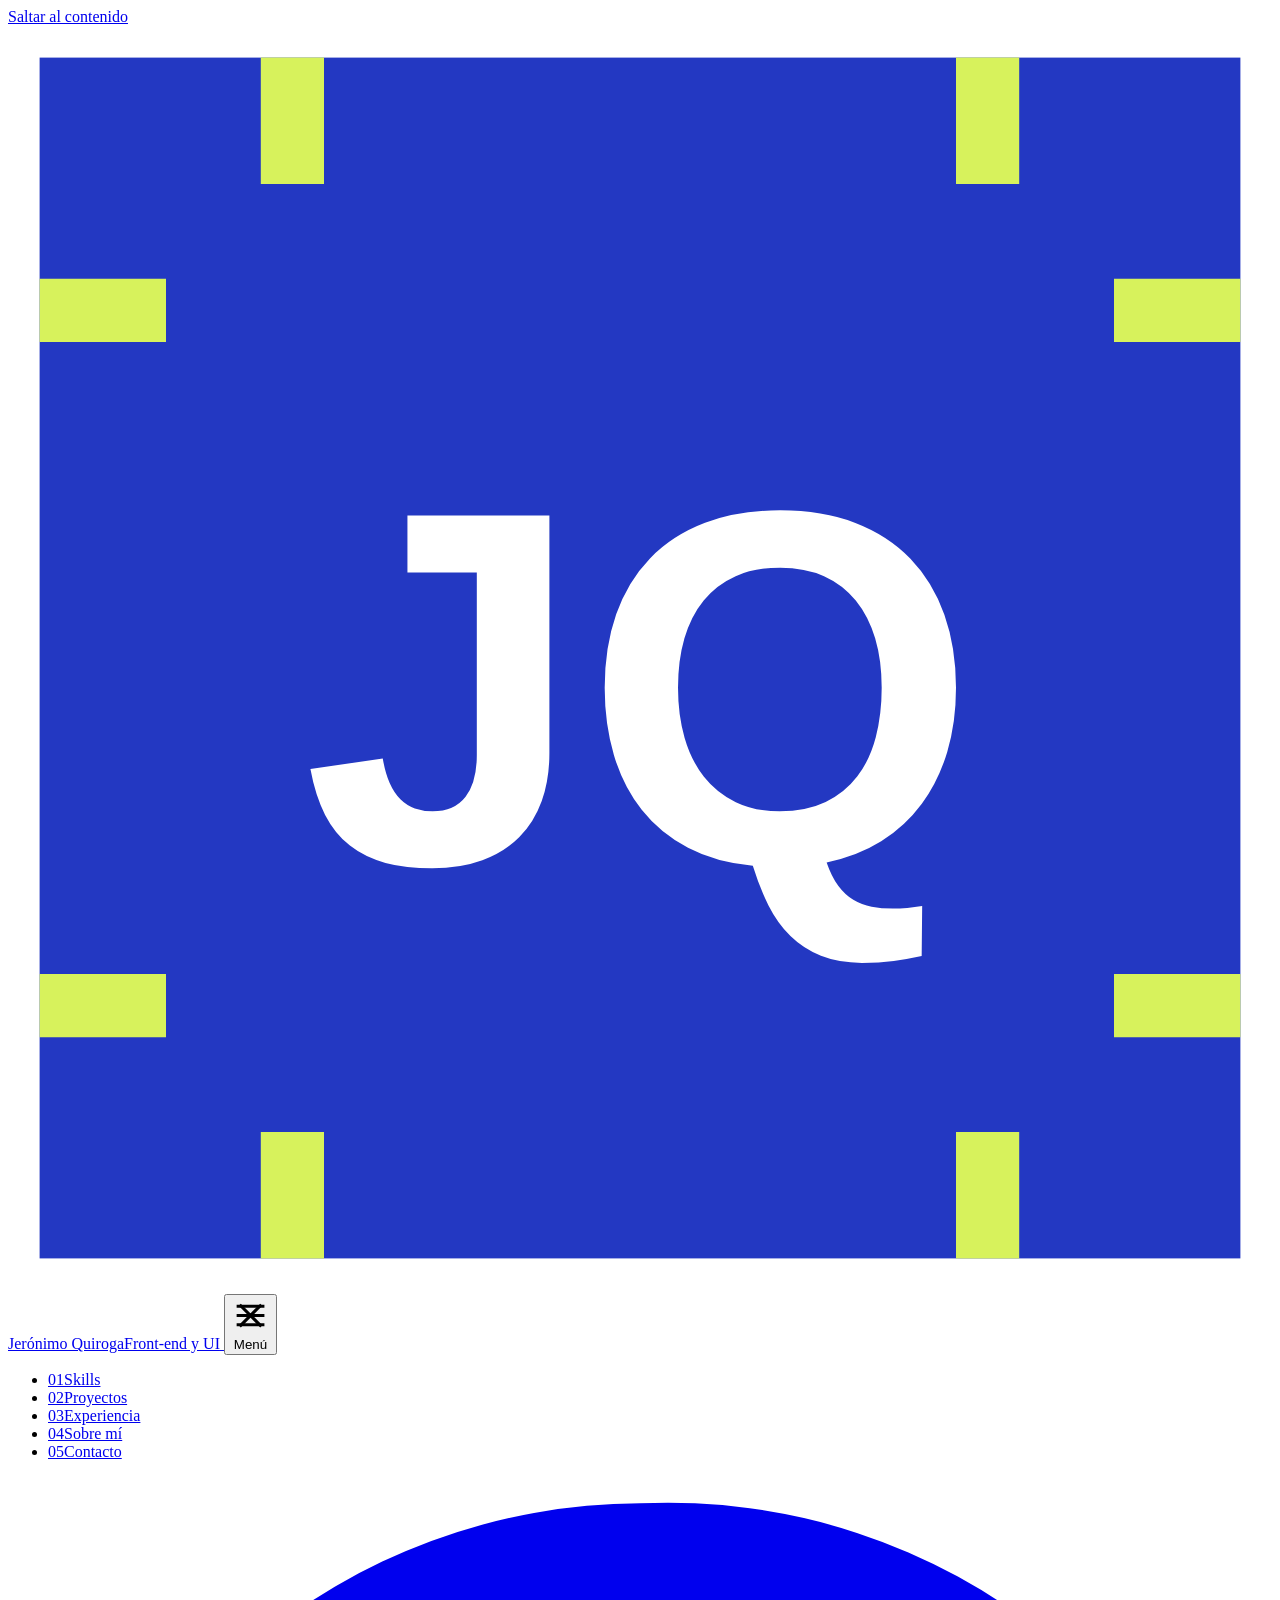
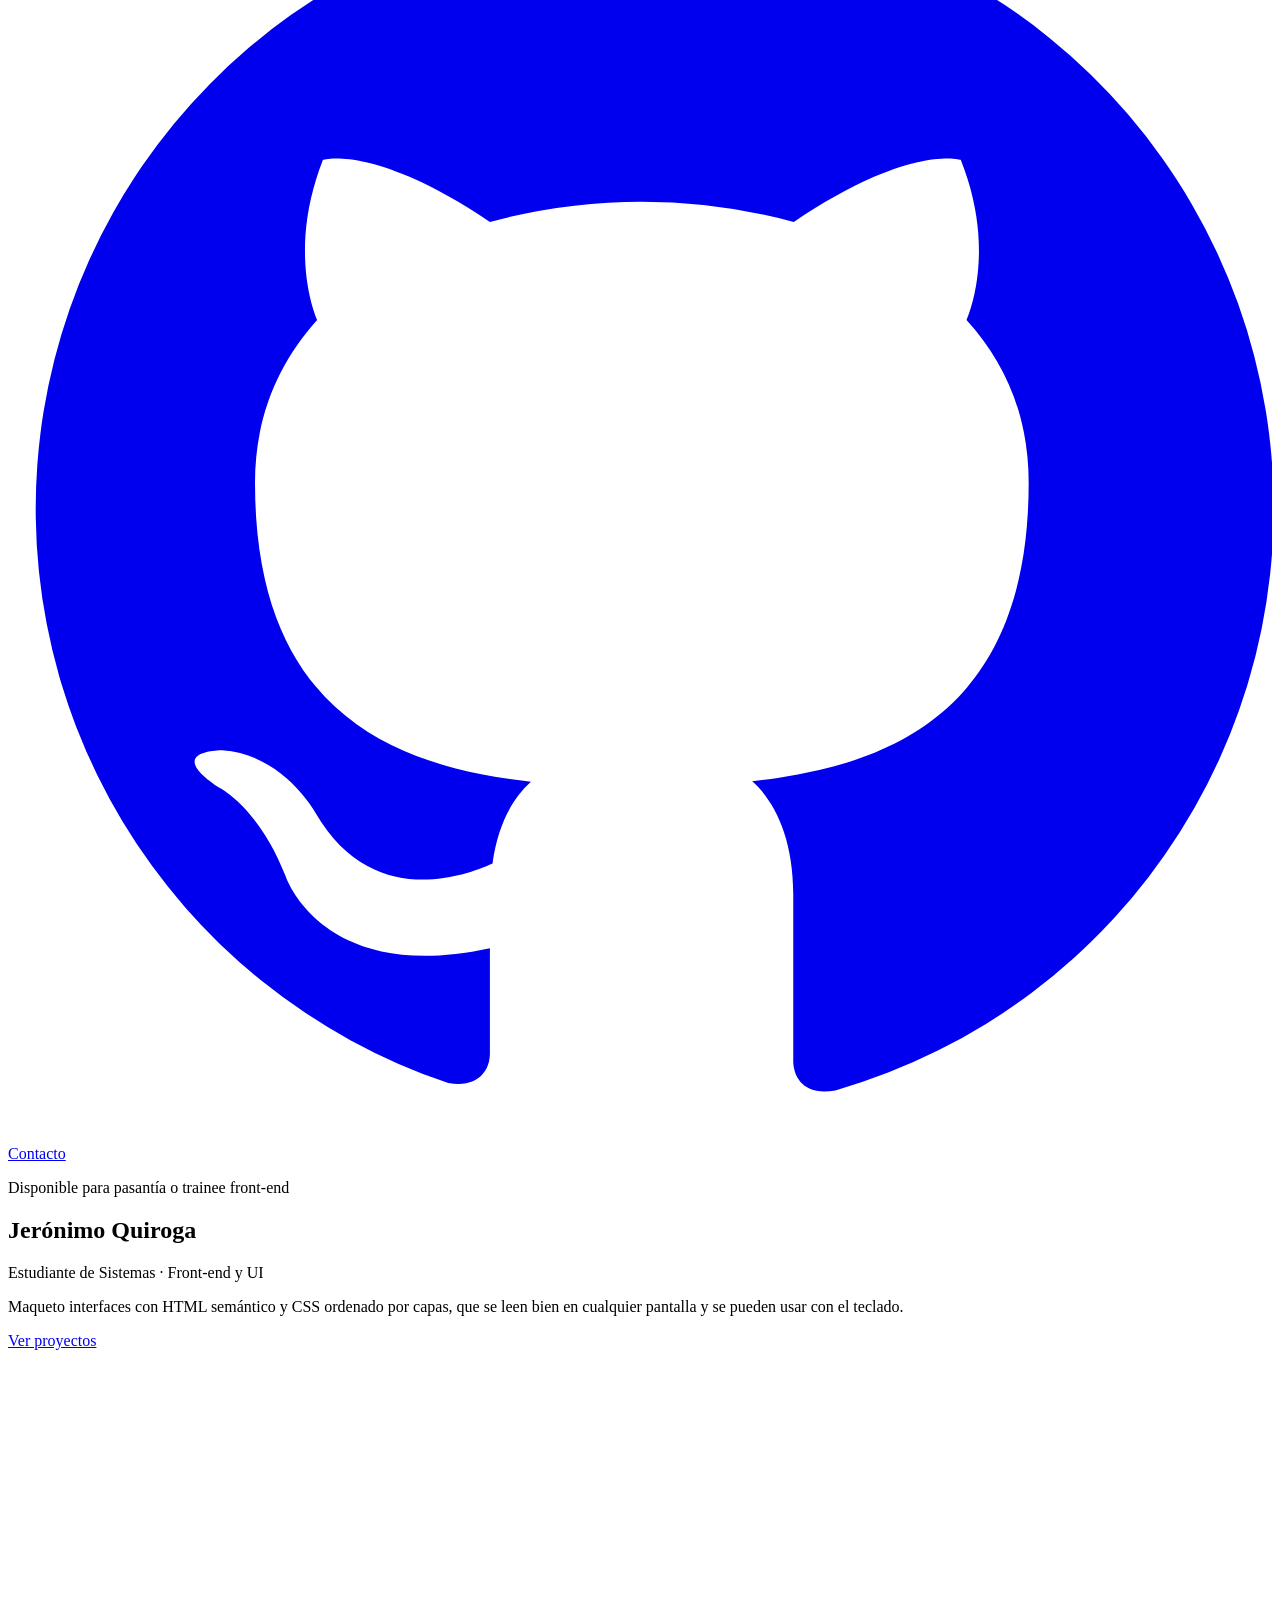
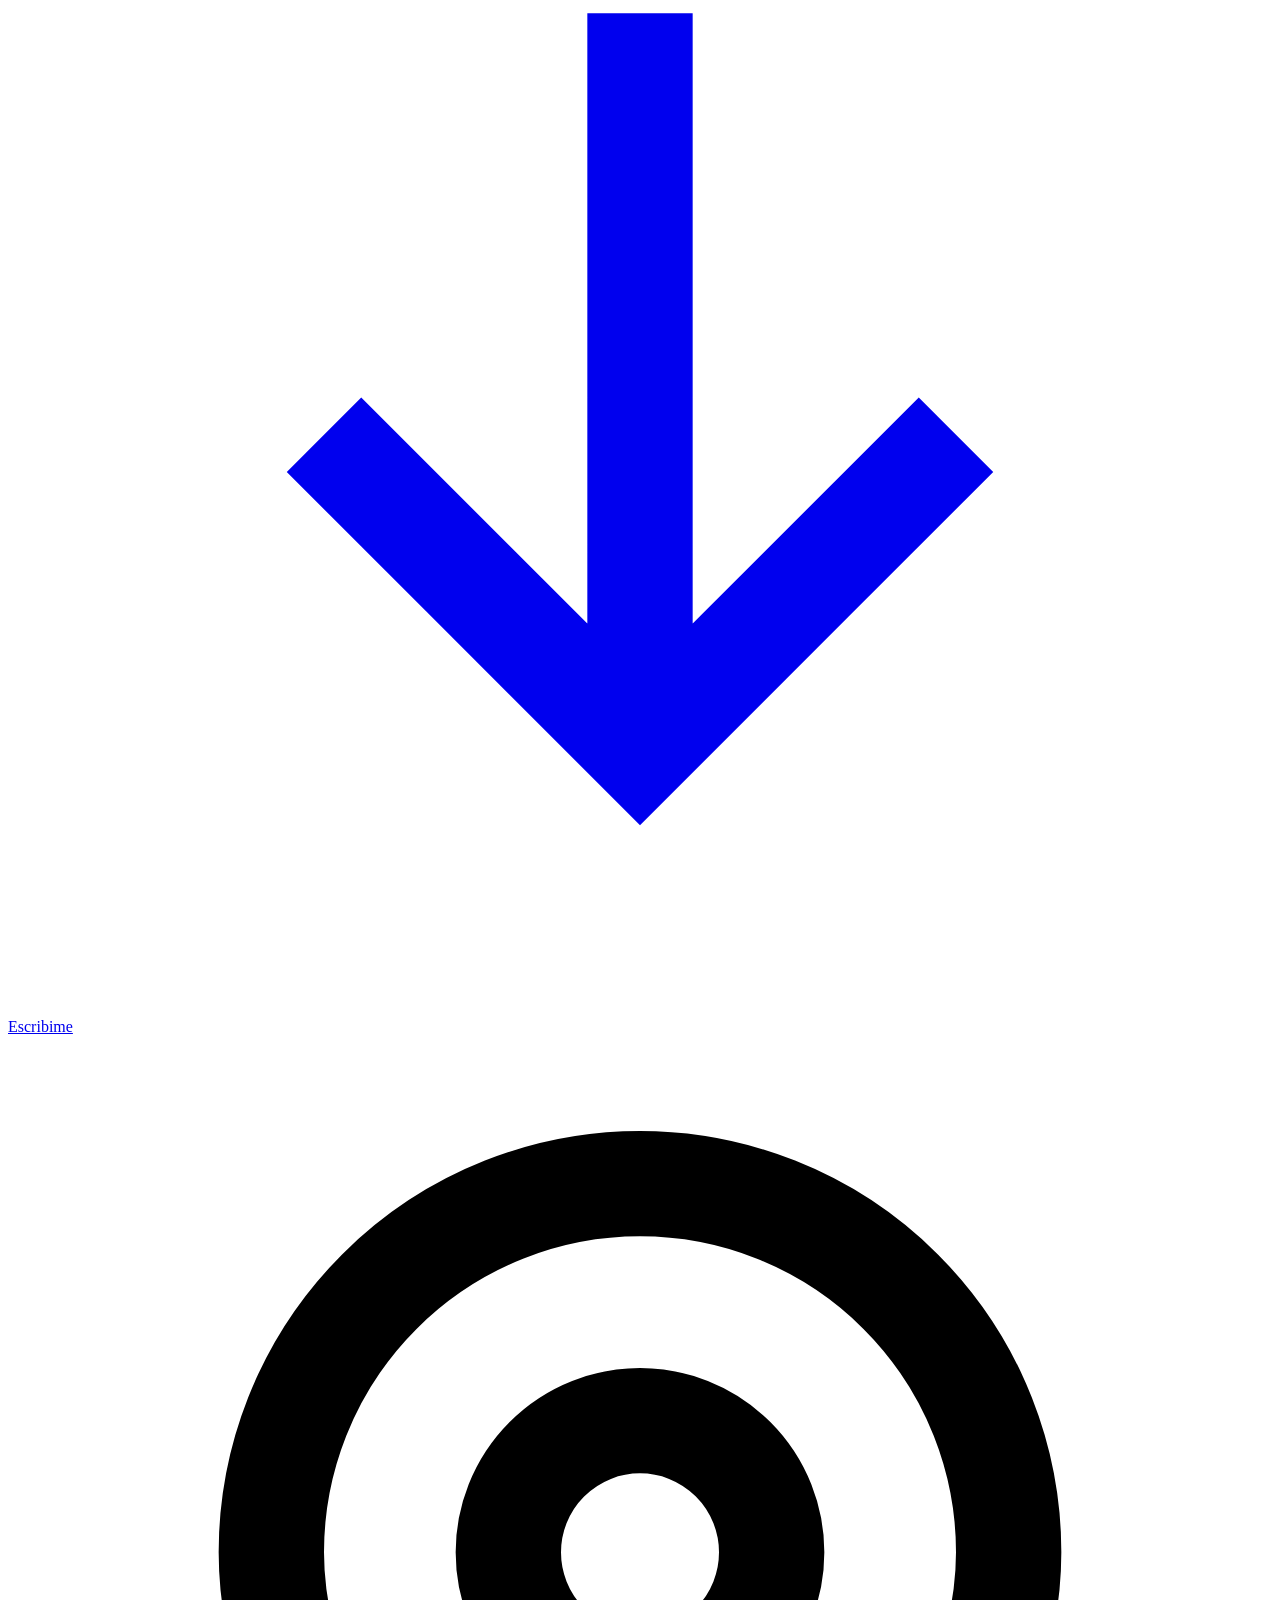
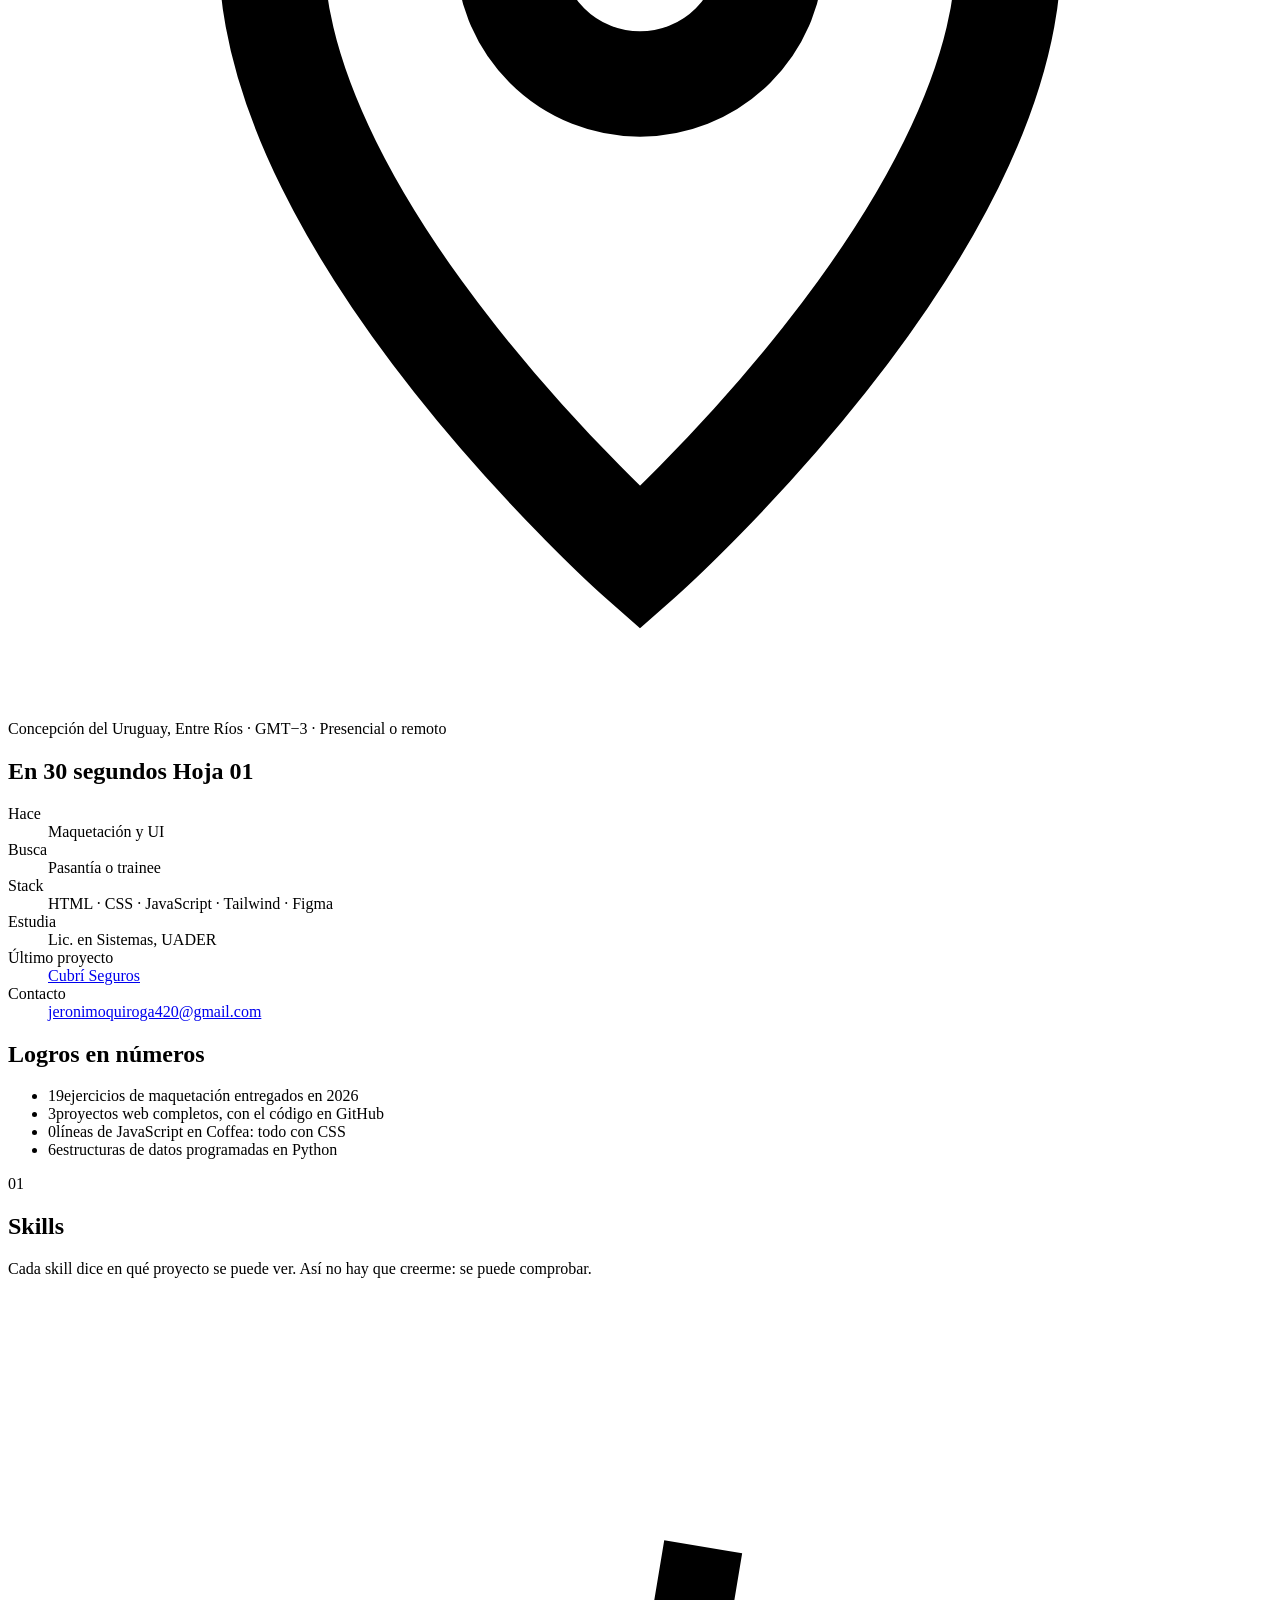
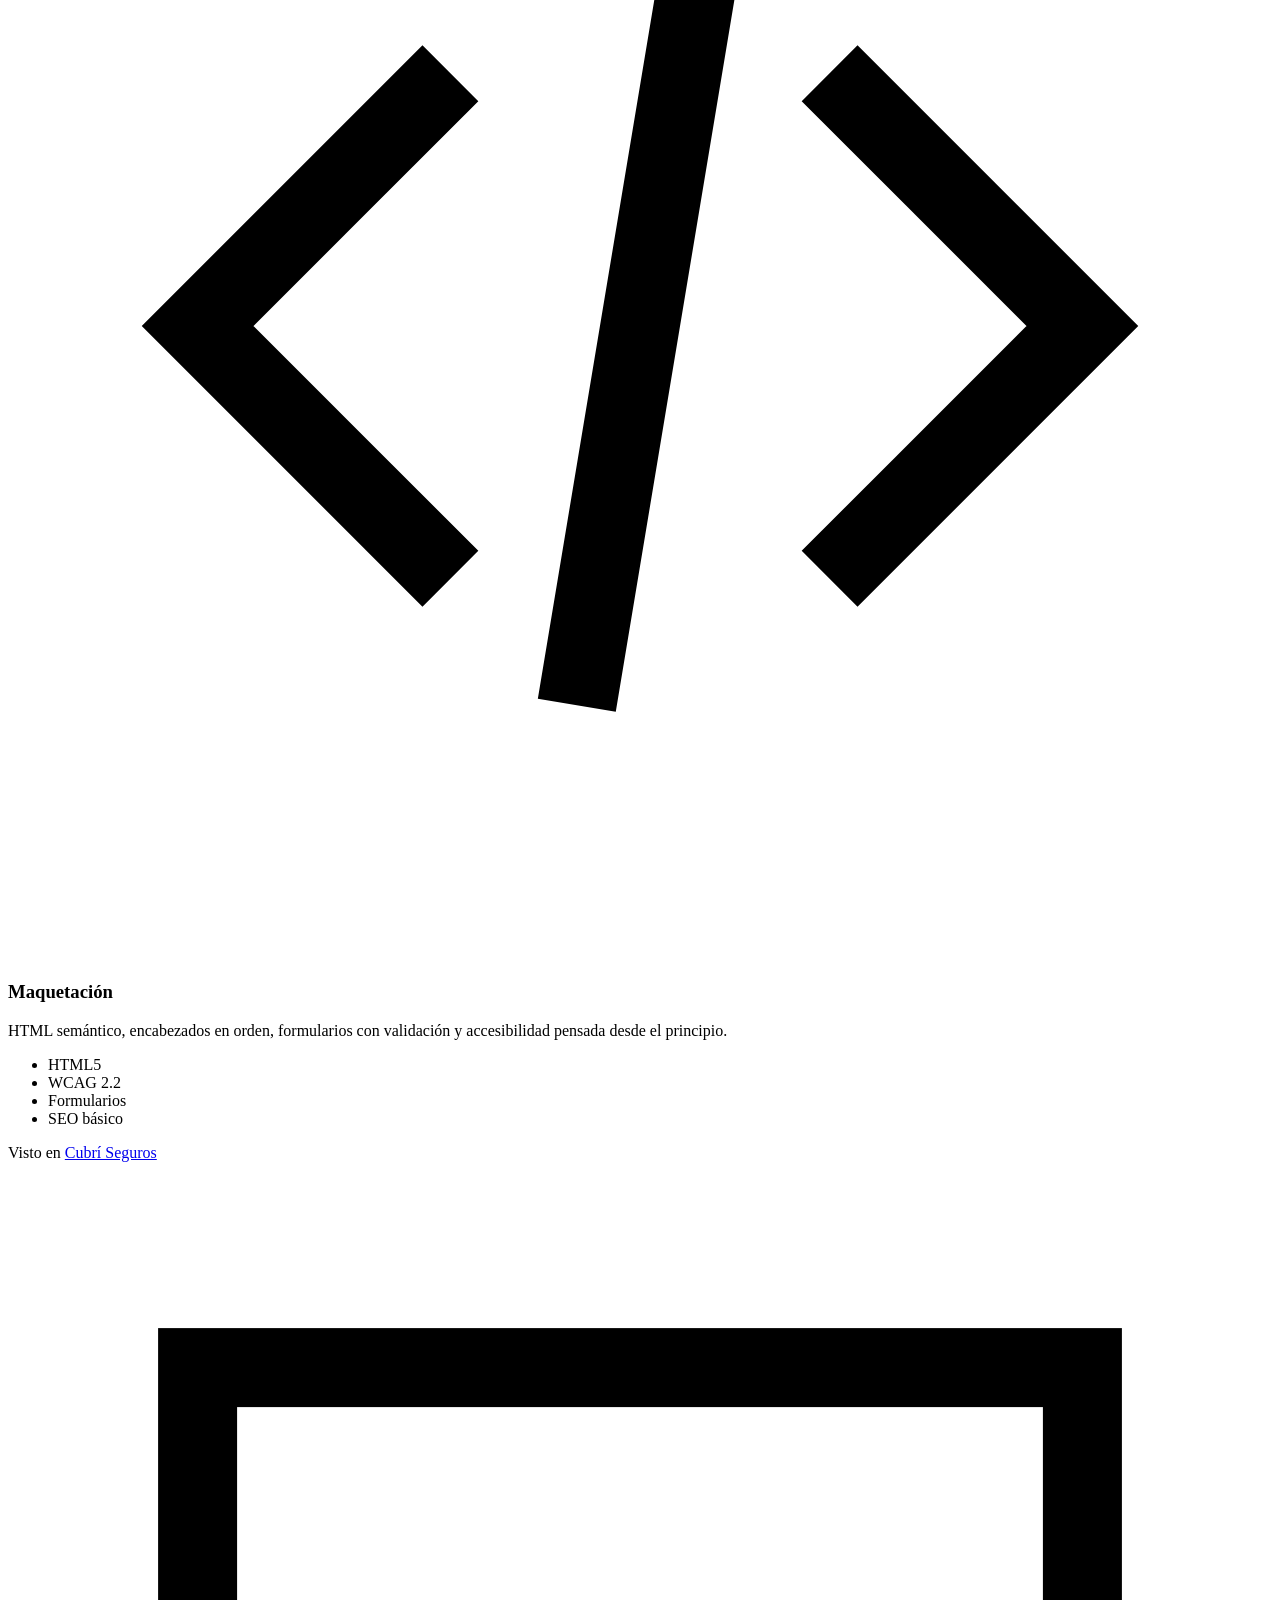
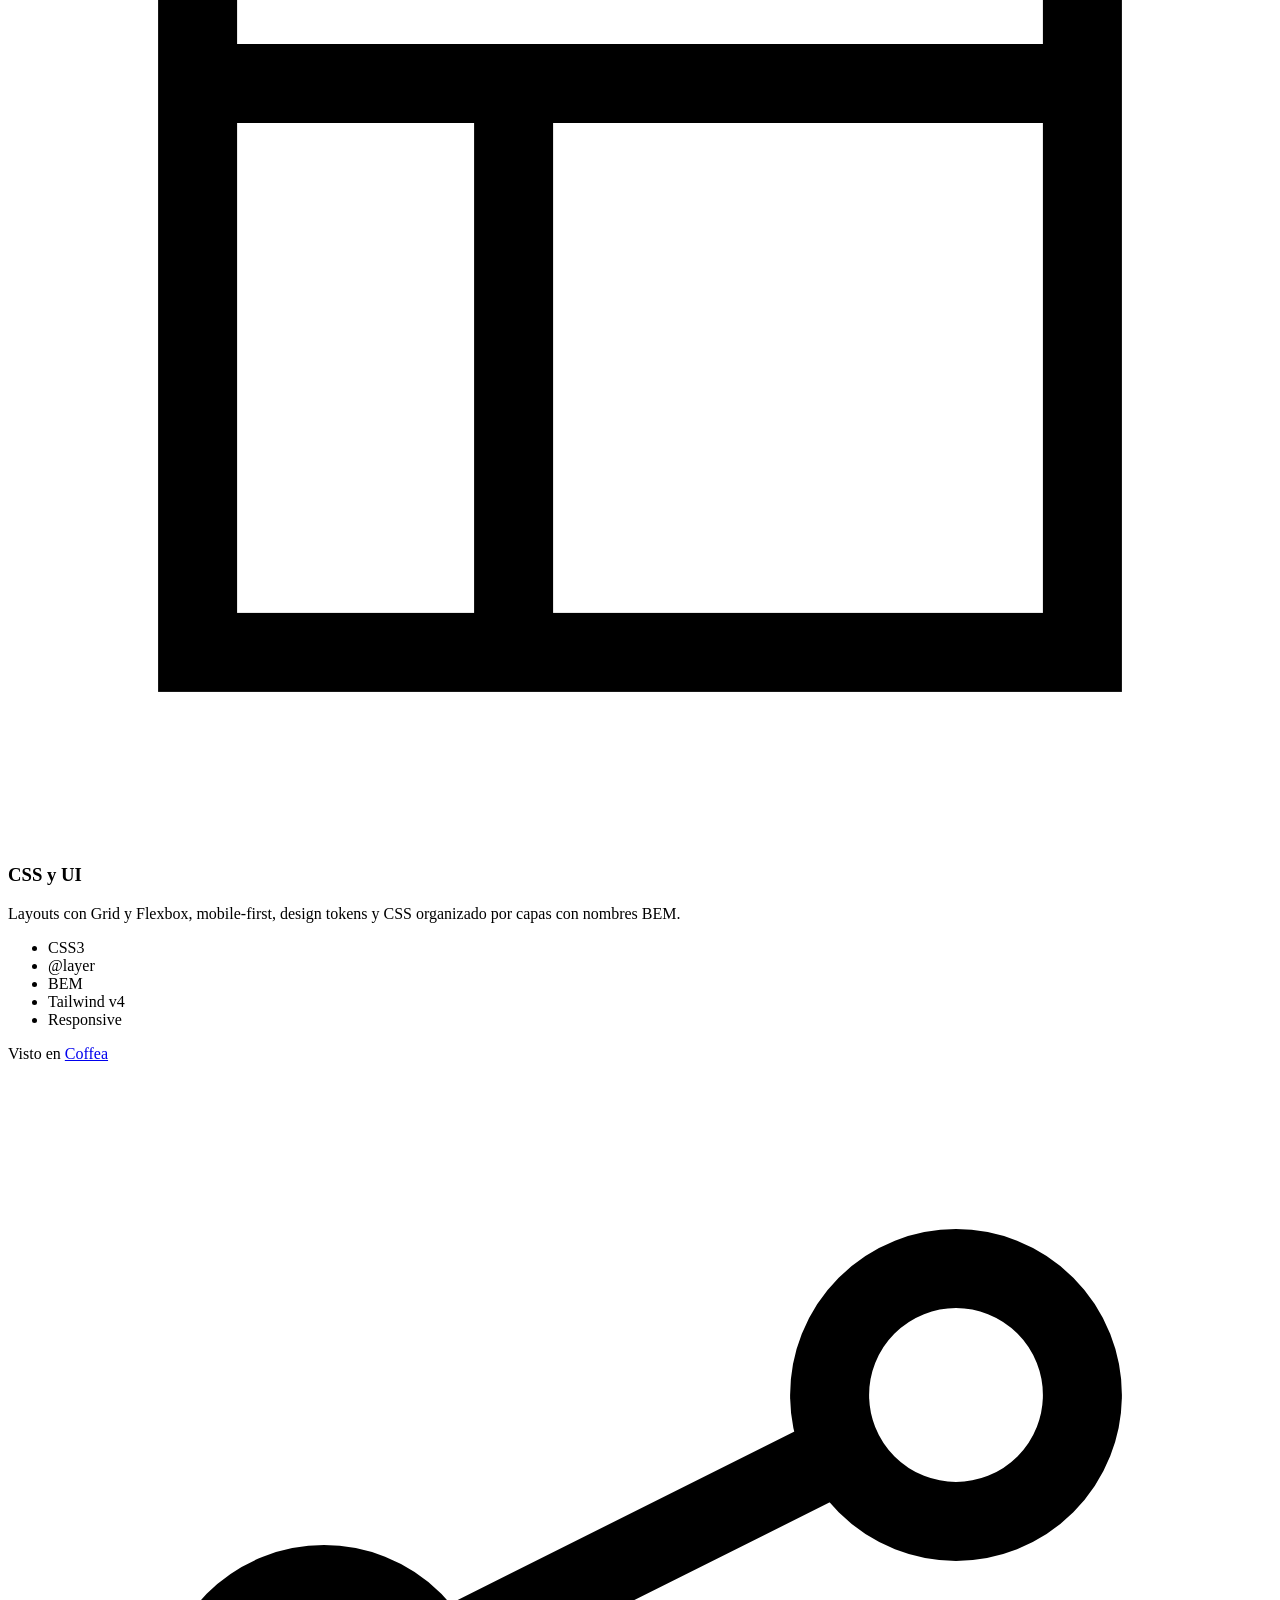
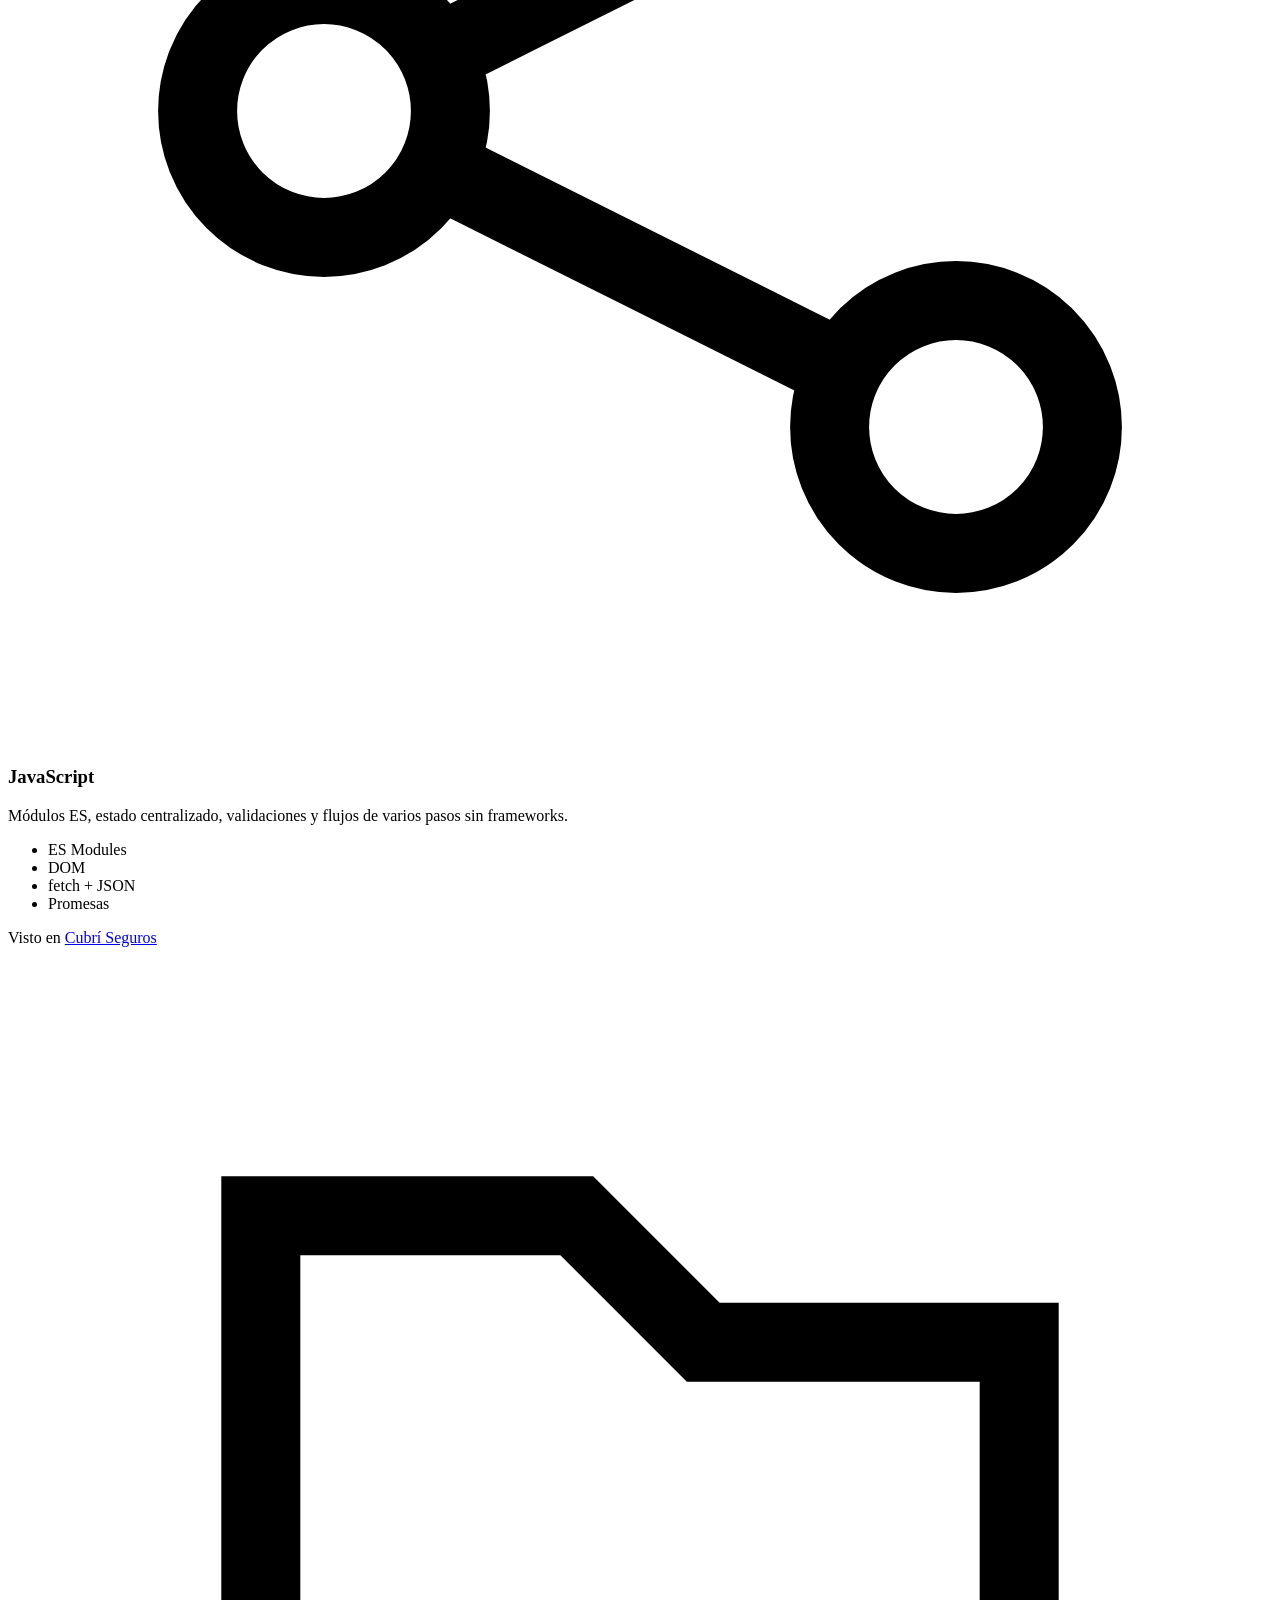
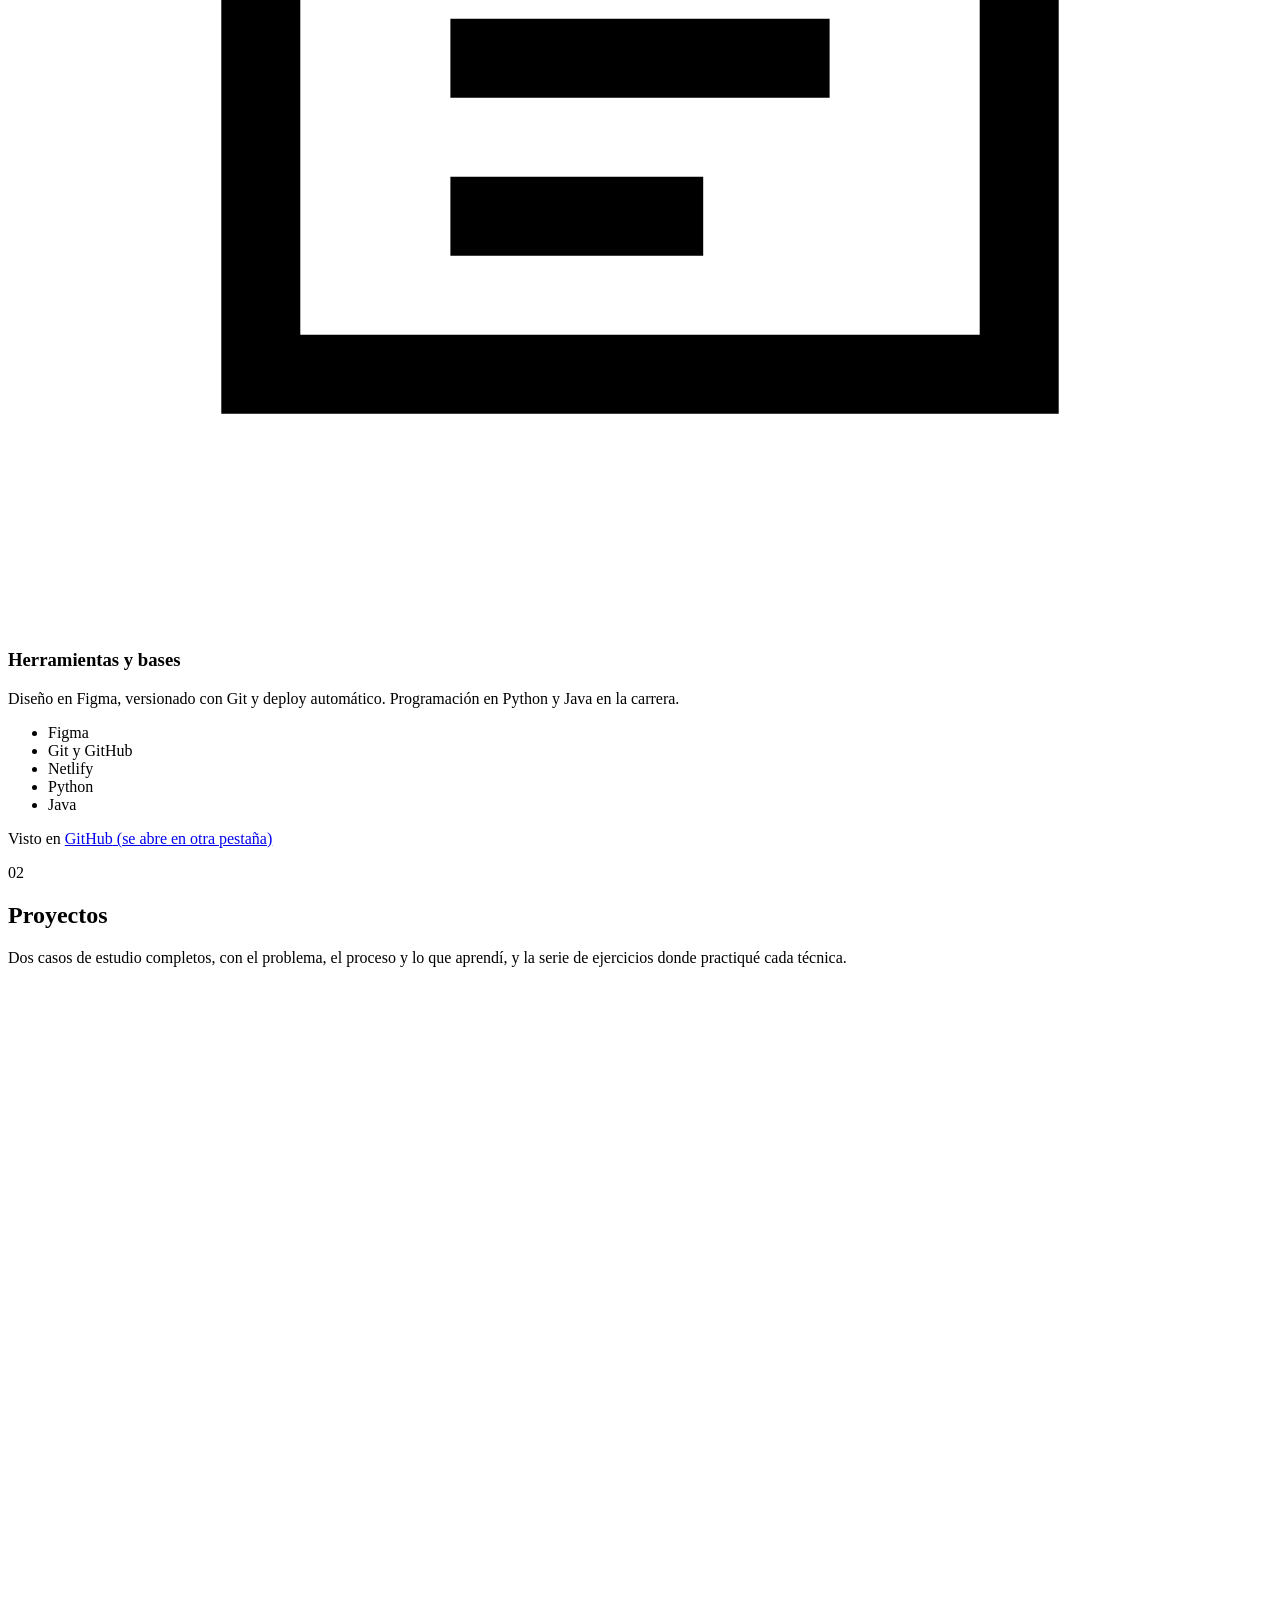
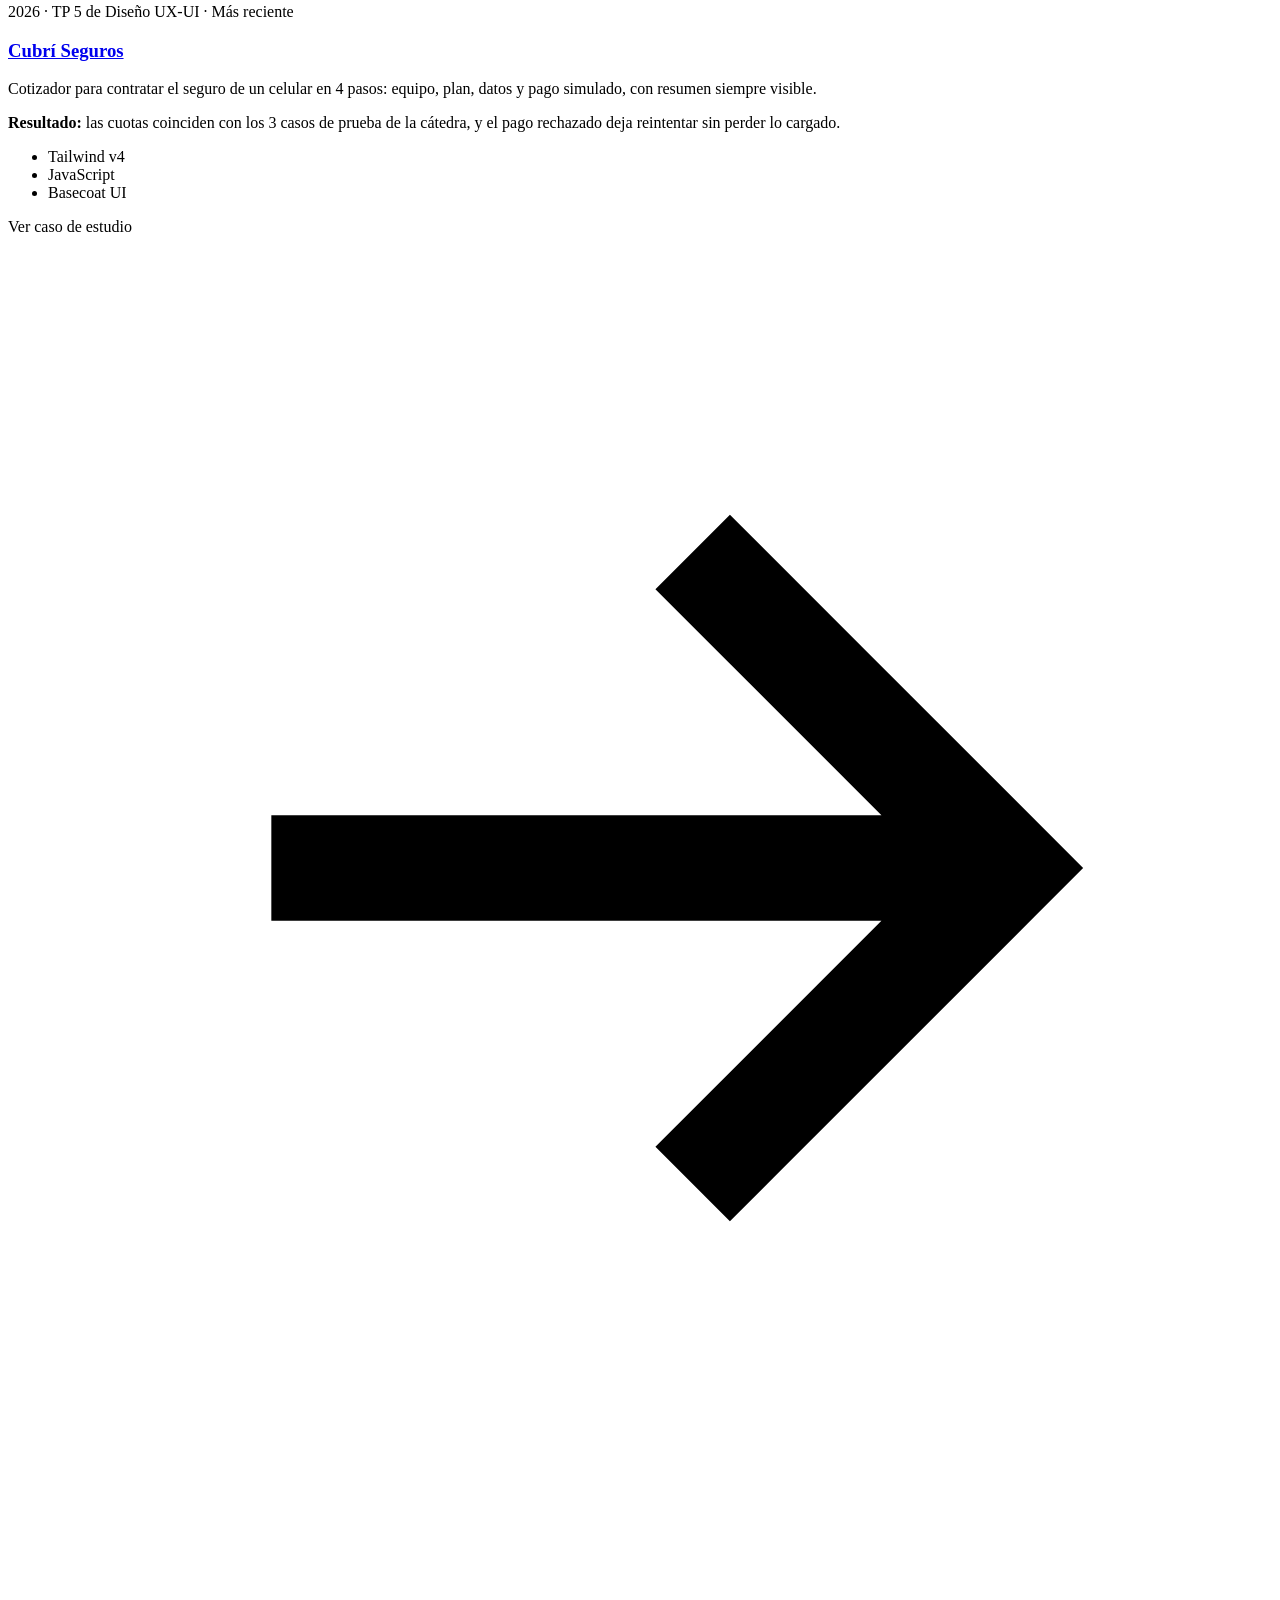
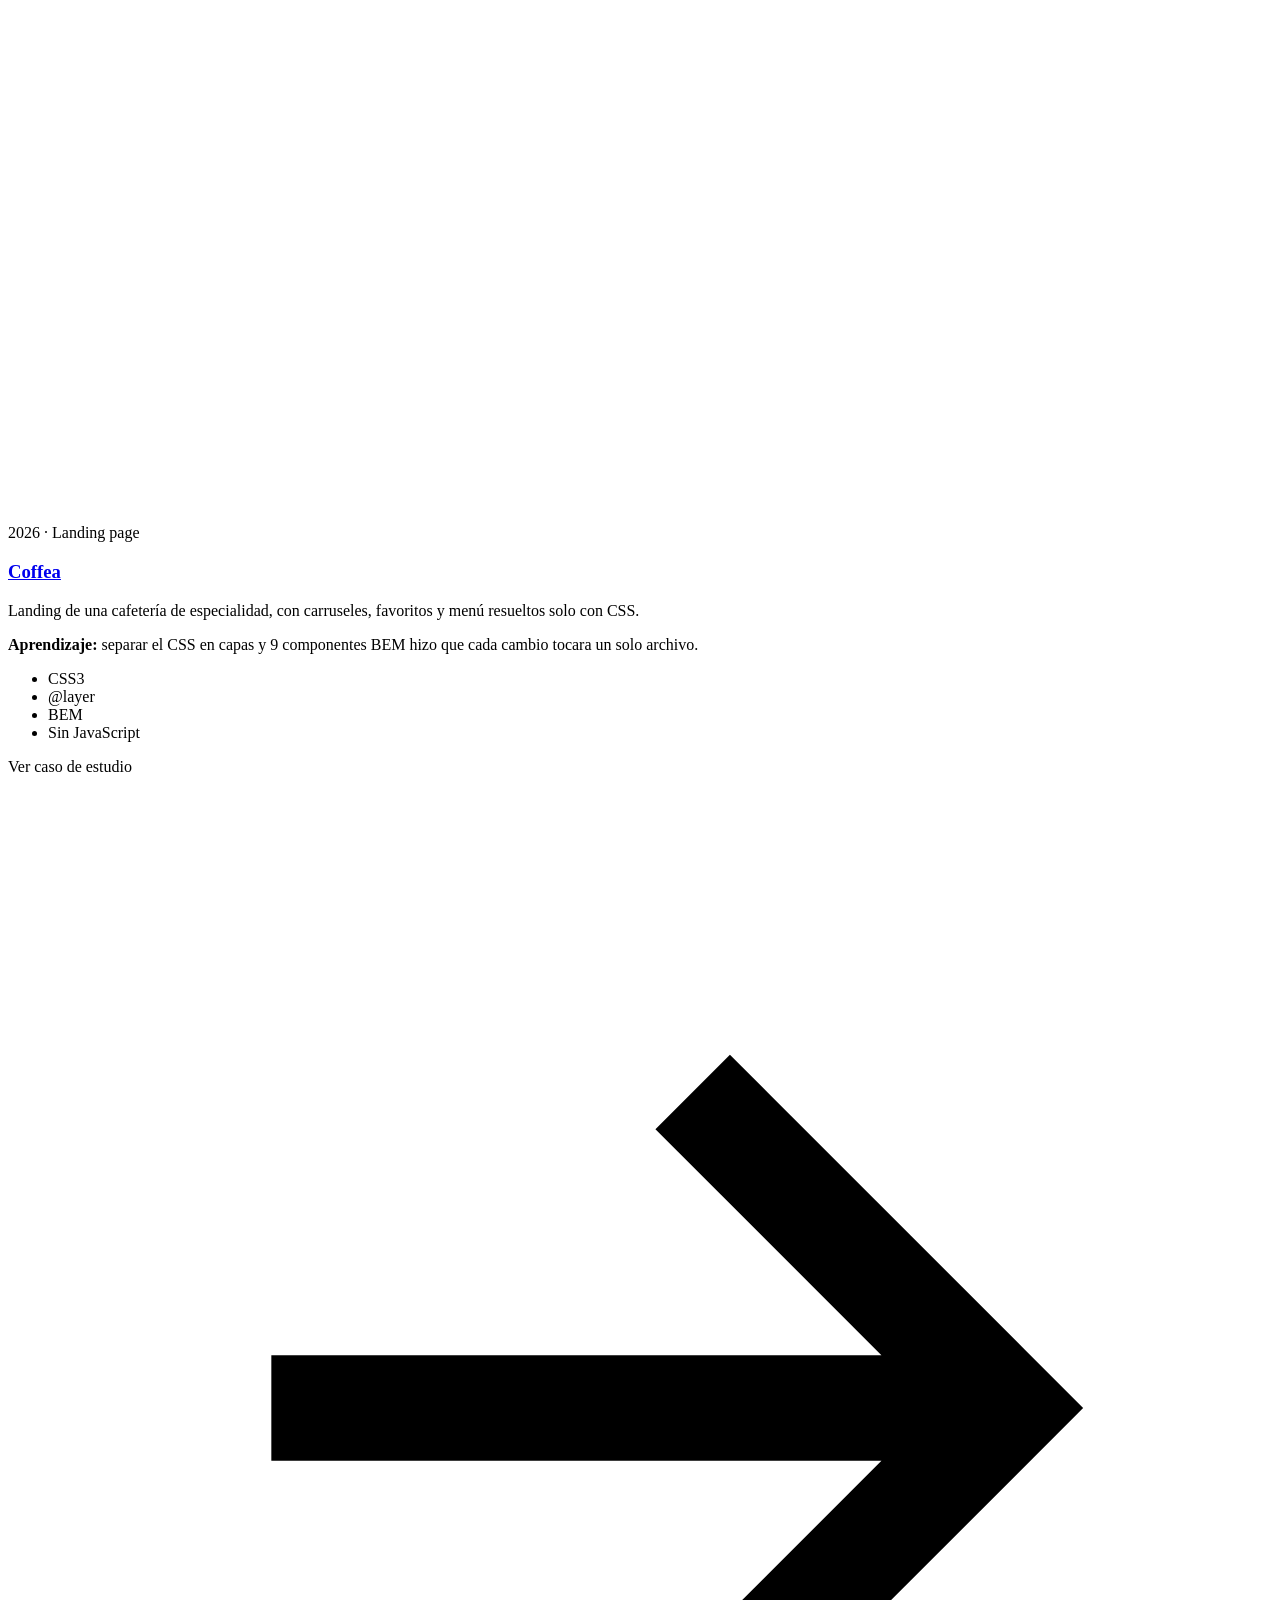
==== index.html @ aa041ce5 "Maquetar la página principal con las 9 secciones" ====
<!doctype html>
<html lang="es">
<head>
  <meta charset="utf-8">
  <meta name="viewport" content="width=device-width, initial-scale=1">
  <meta http-equiv="Content-Security-Policy" content="default-src 'self'; img-src 'self' data:; font-src 'self'; style-src 'self'; script-src 'self'; form-action 'self'; base-uri 'self'">
  <title>Jerónimo Quiroga · Front-end y UI · Portfolio</title>
  <meta name="description" content="Portfolio de Jerónimo Quiroga, estudiante de Sistemas en la UADER. Maqueta interfaces con HTML semántico, CSS ordenado y JavaScript. Busca pasantía o puesto trainee front-end.">
  <meta name="theme-color" content="#f4f4ef">
  <meta name="author" content="Jerónimo Quiroga">
  <link rel="canonical" href="https://jeronimo-quiroga.netlify.app/">
  <meta property="og:type" content="website">
  <meta property="og:locale" content="es_AR">
  <meta property="og:url" content="https://jeronimo-quiroga.netlify.app/">
  <meta property="og:title" content="Jerónimo Quiroga · Front-end y UI">
  <meta property="og:description" content="Estudiante de Sistemas que maqueta interfaces claras y accesibles. Proyectos, skills y contacto.">
  <meta property="og:image" content="https://jeronimo-quiroga.netlify.app/assets/img/og.png">
  <meta property="og:image:width" content="1200">
  <meta property="og:image:height" content="630">
  <meta property="og:image:alt" content="Portfolio de Jerónimo Quiroga: Front-end y UI">
  <meta name="twitter:card" content="summary_large_image">
  <link rel="icon" href="favicon.svg" type="image/svg+xml">
  <link rel="icon" href="favicon-32.png" sizes="32x32" type="image/png">
  <link rel="apple-touch-icon" href="apple-touch-icon.png">
  <link rel="preload" href="assets/fonts/space-grotesk-latin-700-normal.woff2" as="font" type="font/woff2" crossorigin>
  <link rel="preload" href="assets/fonts/public-sans-latin-400-normal.woff2" as="font" type="font/woff2" crossorigin>
  <link rel="stylesheet" href="css/tokens.css">
  <link rel="stylesheet" href="css/main.css">
  <script src="js/main.js" defer></script>
  <noscript><link rel="stylesheet" href="css/sin-js.css"></noscript>
</head>
<body>
  <a class="salto" href="#contenido">Saltar al contenido</a>

  <header class="cabecera">
    <div class="contenedor cabecera__barra">
      <a class="logo" href="#inicio">
        <svg class="logo__marca" viewBox="0 0 40 40" aria-hidden="true"><rect x="1" y="1" width="38" height="38" fill="#2338c2"/><path d="M1 9h4M1 31h4M35 9h4M35 31h4M9 1v4M31 1v4M9 35v4M31 35v4" stroke="#d7f25c" stroke-width="2"/><text x="20" y="26.5" text-anchor="middle" font-family="Space Grotesk, sans-serif" font-weight="700" font-size="16" fill="#fff">JQ</text></svg>
        <span class="logo__nombre">Jerónimo Quiroga<span class="logo__rol">Front-end y UI</span></span>
      </a>
      <button class="nav-toggle" type="button" aria-expanded="false" aria-controls="menu">
        <svg class="nav-toggle__icono" viewBox="0 0 24 24" fill="none" stroke="currentColor" stroke-width="2" aria-hidden="true"><path class="abrir" d="M3 6h18M3 12h18M3 18h18"/><path class="cerrar" d="M5 5l14 14M19 5L5 19"/></svg>
        Menú
      </button>
      <nav class="nav" id="menu" aria-label="Secciones">
        <ul class="nav__lista" role="list">
          <li><a class="nav__link" href="#skills"><span class="nav__num">01</span>Skills</a></li>
          <li><a class="nav__link" href="#proyectos"><span class="nav__num">02</span>Proyectos</a></li>
          <li><a class="nav__link" href="#experiencia"><span class="nav__num">03</span>Experiencia</a></li>
          <li><a class="nav__link" href="#sobre-mi"><span class="nav__num">04</span>Sobre mí</a></li>
          <li><a class="nav__link" href="#contacto"><span class="nav__num">05</span>Contacto</a></li>
        </ul>
        <div class="nav__acciones">
          <a class="icono-link" href="https://github.com/jeronimoquiroga-byte" target="_blank" rel="noopener noreferrer" aria-label="GitHub de Jerónimo (se abre en otra pestaña)">
            <svg viewBox="0 0 24 24" fill="currentColor" aria-hidden="true"><path d="M12 .5a11.5 11.5 0 0 0-3.64 22.4c.58.1.79-.25.79-.56v-2c-3.2.7-3.88-1.37-3.88-1.37-.52-1.33-1.28-1.69-1.28-1.69-1.05-.71.08-.7.08-.7 1.16.08 1.77 1.19 1.77 1.19 1.03 1.77 2.7 1.26 3.36.96.1-.75.4-1.26.73-1.55-2.55-.29-5.24-1.28-5.24-5.68 0-1.26.45-2.28 1.18-3.09-.12-.29-.51-1.46.11-3.04 0 0 .97-.31 3.17 1.18a11 11 0 0 1 5.77 0c2.2-1.49 3.17-1.18 3.17-1.18.63 1.58.23 2.75.11 3.04.74.81 1.18 1.83 1.18 3.09 0 4.41-2.69 5.38-5.25 5.67.41.36.78 1.06.78 2.14v3.17c0 .31.21.67.8.56A11.5 11.5 0 0 0 12 .5z"/></svg>
          </a>
          <a class="boton boton--chico" href="#contacto">Contacto</a>
        </div>
      </nav>
    </div>
  </header>

  <main id="contenido">
    <!-- HERO -->
    <section class="hero" id="inicio" aria-labelledby="titulo-hero">
      <div class="contenedor hero__grilla">
        <div class="hero__texto">
          <p class="insignia"><span class="insignia__punto" aria-hidden="true"></span>Disponible para pasantía o trainee front-end</p>
          <h1 class="hero__titulo" id="titulo-hero">Jerónimo Quiroga</h1>
          <p class="hero__rol">Estudiante de Sistemas · Front-end y UI</p>
          <p class="hero__propuesta">Maqueto interfaces con HTML semántico y CSS ordenado por capas, que se leen bien en cualquier pantalla y se pueden usar con el teclado.</p>
          <div class="hero__acciones">
            <a class="boton" href="#proyectos">Ver proyectos
              <svg viewBox="0 0 24 24" fill="none" stroke="currentColor" stroke-width="2" aria-hidden="true"><path d="M12 5v14M6 13l6 6 6-6"/></svg>
            </a>
            <a class="boton boton--secundario" href="#contacto">Escribime</a>
          </div>
          <p class="hero__ubicacion">
            <svg viewBox="0 0 24 24" fill="none" stroke="currentColor" stroke-width="2" aria-hidden="true"><path d="M12 21s-7-6.2-7-11.5A7 7 0 0 1 19 9.5C19 14.8 12 21 12 21z"/><circle cx="12" cy="9.5" r="2.5"/></svg>
            Concepción del Uruguay, Entre Ríos · GMT−3 · Presencial o remoto
          </p>
        </div>

        <aside class="rotulo" aria-labelledby="titulo-rotulo">
          <h2 class="rotulo__titulo" id="titulo-rotulo">En 30 segundos <span>Hoja 01</span></h2>
          <dl class="rotulo__datos">
            <div class="rotulo__dato"><dt>Hace</dt><dd>Maquetación y UI</dd></div>
            <div class="rotulo__dato"><dt>Busca</dt><dd>Pasantía o trainee</dd></div>
            <div class="rotulo__dato rotulo__dato--ancho"><dt>Stack</dt><dd>HTML · CSS · JavaScript · Tailwind · Figma</dd></div>
            <div class="rotulo__dato"><dt>Estudia</dt><dd>Lic. en Sistemas, UADER</dd></div>
            <div class="rotulo__dato"><dt>Último proyecto</dt><dd><a href="casos/cubri-seguros.html">Cubrí Seguros</a></dd></div>
            <div class="rotulo__dato rotulo__dato--ancho"><dt>Contacto</dt><dd><a href="mailto:jeronimoquiroga420@gmail.com">jeronimoquiroga420@gmail.com</a></dd></div>
          </dl>
        </aside>
      </div>
    </section>

    <!-- MÉTRICAS -->
    <section class="seccion seccion--compacta" aria-labelledby="titulo-logros" id="logros">
      <div class="contenedor">
        <h2 class="visualmente-oculto" id="titulo-logros">Logros en números</h2>
        <ul class="metricas" role="list">
          <li class="metrica"><span class="metrica__numero">19</span><span class="metrica__etiqueta">ejercicios de maquetación entregados en 2026</span></li>
          <li class="metrica"><span class="metrica__numero">3</span><span class="metrica__etiqueta">proyectos web completos, con el código en GitHub</span></li>
          <li class="metrica"><span class="metrica__numero">0</span><span class="metrica__etiqueta">líneas de JavaScript en Coffea: todo con CSS</span></li>
          <li class="metrica"><span class="metrica__numero">6</span><span class="metrica__etiqueta">estructuras de datos programadas en Python</span></li>
        </ul>
      </div>
    </section>

    <!-- SKILLS -->
    <section class="seccion seccion--alterna mt-7" id="skills" aria-labelledby="titulo-skills">
      <div class="contenedor">
        <header class="encabezado">
          <span class="encabezado__num" aria-hidden="true">01</span>
          <h2 class="encabezado__titulo" id="titulo-skills">Skills</h2>
          <p class="encabezado__bajada">Cada skill dice en qué proyecto se puede ver. Así no hay que creerme: se puede comprobar.</p>
        </header>
        <div class="grilla grilla--4">
          <article class="tarjeta skill">
            <svg class="skill__icono" viewBox="0 0 40 40" fill="none" stroke="currentColor" stroke-width="2.5" aria-hidden="true"><path d="M14 12l-8 8 8 8M26 12l8 8-8 8M22 8l-4 24"/></svg>
            <h3 class="tarjeta__titulo">Maquetación</h3>
            <p class="tarjeta__texto">HTML semántico, encabezados en orden, formularios con validación y accesibilidad pensada desde el principio.</p>
            <ul class="etiquetas" role="list"><li class="etiqueta">HTML5</li><li class="etiqueta">WCAG 2.2</li><li class="etiqueta">Formularios</li><li class="etiqueta">SEO básico</li></ul>
            <p class="tarjeta__pie">Visto en <a href="casos/cubri-seguros.html">Cubrí Seguros</a></p>
          </article>
          <article class="tarjeta skill">
            <svg class="skill__icono" viewBox="0 0 40 40" fill="none" stroke="currentColor" stroke-width="2.5" aria-hidden="true"><rect x="6" y="6" width="28" height="28"/><path d="M6 16h28M16 16v18"/></svg>
            <h3 class="tarjeta__titulo">CSS y UI</h3>
            <p class="tarjeta__texto">Layouts con Grid y Flexbox, mobile-first, design tokens y CSS organizado por capas con nombres BEM.</p>
            <ul class="etiquetas" role="list"><li class="etiqueta">CSS3</li><li class="etiqueta">@layer</li><li class="etiqueta">BEM</li><li class="etiqueta">Tailwind v4</li><li class="etiqueta">Responsive</li></ul>
            <p class="tarjeta__pie">Visto en <a href="casos/coffea.html">Coffea</a></p>
          </article>
          <article class="tarjeta skill">
            <svg class="skill__icono" viewBox="0 0 40 40" fill="none" stroke="currentColor" stroke-width="2.5" aria-hidden="true"><circle cx="10" cy="20" r="4"/><circle cx="30" cy="10" r="4"/><circle cx="30" cy="30" r="4"/><path d="M14 18l12-6M14 22l12 6"/></svg>
            <h3 class="tarjeta__titulo">JavaScript</h3>
            <p class="tarjeta__texto">Módulos ES, estado centralizado, validaciones y flujos de varios pasos sin frameworks.</p>
            <ul class="etiquetas" role="list"><li class="etiqueta">ES Modules</li><li class="etiqueta">DOM</li><li class="etiqueta">fetch + JSON</li><li class="etiqueta">Promesas</li></ul>
            <p class="tarjeta__pie">Visto en <a href="casos/cubri-seguros.html">Cubrí Seguros</a></p>
          </article>
          <article class="tarjeta skill">
            <svg class="skill__icono" viewBox="0 0 40 40" fill="none" stroke="currentColor" stroke-width="2.5" aria-hidden="true"><path d="M8 32V8h10l4 4h10v20z"/><path d="M14 22h12M14 27h8"/></svg>
            <h3 class="tarjeta__titulo">Herramientas y bases</h3>
            <p class="tarjeta__texto">Diseño en Figma, versionado con Git y deploy automático. Programación en Python y Java en la carrera.</p>
            <ul class="etiquetas" role="list"><li class="etiqueta">Figma</li><li class="etiqueta">Git y GitHub</li><li class="etiqueta">Netlify</li><li class="etiqueta">Python</li><li class="etiqueta">Java</li></ul>
            <p class="tarjeta__pie">Visto en <a href="https://github.com/jeronimoquiroga-byte" target="_blank" rel="noopener noreferrer">GitHub<span class="visualmente-oculto"> (se abre en otra pestaña)</span></a></p>
          </article>
        </div>
      </div>
    </section>

    <!-- PROYECTOS -->
    <section class="seccion" id="proyectos" aria-labelledby="titulo-proyectos">
      <div class="contenedor">
        <header class="encabezado">
          <span class="encabezado__num" aria-hidden="true">02</span>
          <h2 class="encabezado__titulo" id="titulo-proyectos">Proyectos</h2>
          <p class="encabezado__bajada">Dos casos de estudio completos, con el problema, el proceso y lo que aprendí, y la serie de ejercicios donde practiqué cada técnica.</p>
        </header>
        <div class="grilla grilla--2">
          <article class="tarjeta proyecto proyecto--destacado">
            <img class="proyecto__imagen" src="assets/img/proyectos/cubri-960.webp" srcset="assets/img/proyectos/cubri-480.webp 480w, assets/img/proyectos/cubri-960.webp 960w" sizes="(min-width: 1280px) 700px, (min-width: 768px) 90vw, 100vw" width="960" height="600" alt="Paso 2 de Cubrí Seguros: tres planes con su cuota mensual y el resumen de la cotización al costado." loading="lazy" decoding="async">
            <div class="proyecto__cuerpo">
              <p class="proyecto__meta">2026 · TP 5 de Diseño UX-UI · Más reciente</p>
              <h3 class="proyecto__titulo"><a class="proyecto__link" href="casos/cubri-seguros.html">Cubrí Seguros</a></h3>
              <p class="tarjeta__texto">Cotizador para contratar el seguro de un celular en 4 pasos: equipo, plan, datos y pago simulado, con resumen siempre visible.</p>
              <p class="proyecto__resultado"><b>Resultado:</b> las cuotas coinciden con los 3 casos de prueba de la cátedra, y el pago rechazado deja reintentar sin perder lo cargado.</p>
              <ul class="etiquetas" role="list"><li class="etiqueta">Tailwind v4</li><li class="etiqueta">JavaScript</li><li class="etiqueta">Basecoat UI</li></ul>
              <span class="proyecto__accion">Ver caso de estudio <svg viewBox="0 0 24 24" fill="none" stroke="currentColor" stroke-width="2" aria-hidden="true"><path d="M5 12h14M13 6l6 6-6 6"/></svg></span>
            </div>
          </article>
          <article class="tarjeta proyecto">
            <img class="proyecto__imagen" src="assets/img/proyectos/coffea-960.webp" srcset="assets/img/proyectos/coffea-480.webp 480w, assets/img/proyectos/coffea-960.webp 960w" sizes="(min-width: 1280px) 590px, (min-width: 768px) 45vw, 100vw" width="960" height="600" alt="Portada de Coffea: título en tipografía serif sobre granos de café y una taza con arte latte." loading="lazy" decoding="async">
            <div class="proyecto__cuerpo">
              <p class="proyecto__meta">2026 · Landing page</p>
              <h3 class="proyecto__titulo"><a class="proyecto__link" href="casos/coffea.html">Coffea</a></h3>
              <p class="tarjeta__texto">Landing de una cafetería de especialidad, con carruseles, favoritos y menú resueltos solo con CSS.</p>
              <p class="proyecto__resultado"><b>Aprendizaje:</b> separar el CSS en capas y 9 componentes BEM hizo que cada cambio tocara un solo archivo.</p>
              <ul class="etiquetas" role="list"><li class="etiqueta">CSS3</li><li class="etiqueta">@layer</li><li class="etiqueta">BEM</li><li class="etiqueta">Sin JavaScript</li></ul>
              <span class="proyecto__accion">Ver caso de estudio <svg viewBox="0 0 24 24" fill="none" stroke="currentColor" stroke-width="2" aria-hidden="true"><path d="M5 12h14M13 6l6 6-6 6"/></svg></span>
            </div>
          </article>
          <article class="tarjeta proyecto">
            <img class="proyecto__imagen" src="assets/img/proyectos/ejercicios-960.webp" srcset="assets/img/proyectos/ejercicios-480.webp 480w, assets/img/proyectos/ejercicios-960.webp 960w" sizes="(min-width: 1280px) 590px, (min-width: 768px) 45vw, 100vw" width="960" height="600" alt="Ejercicio 20, landing integradora: título centrado sobre una foto oscura de una placa electrónica y un botón azul." loading="lazy" decoding="async">
            <div class="proyecto__cuerpo">
              <p class="proyecto__meta">2026 · Bloques I a III</p>
              <h3 class="proyecto__titulo"><a class="proyecto__link" href="https://github.com/jeronimoquiroga-byte/Dise-o_UI-UX" target="_blank" rel="noopener noreferrer">Ejercicios de maquetación<span class="visualmente-oculto"> (repositorio, se abre en otra pestaña)</span></a></h3>
              <p class="tarjeta__texto">19 ejercicios, desde la estructura HTML y el modelo de caja hasta Grid, animaciones y una landing integradora.</p>
              <p class="proyecto__resultado"><b>Aprendizaje:</b> menú hamburguesa y formulario de varios pasos sin JavaScript, con <code>:target</code> y <code>:checked</code>.</p>
              <ul class="etiquetas" role="list"><li class="etiqueta">HTML5</li><li class="etiqueta">Flexbox</li><li class="etiqueta">Grid</li><li class="etiqueta">scroll-snap</li></ul>
              <span class="proyecto__accion">Ver repositorio <svg viewBox="0 0 24 24" fill="none" stroke="currentColor" stroke-width="2" aria-hidden="true"><path d="M7 17L17 7M9 7h8v8"/></svg></span>
            </div>
          </article>
        </div>
      </div>
    </section>

    <!-- EXPERIENCIA -->
    <section class="seccion seccion--alterna" id="experiencia" aria-labelledby="titulo-experiencia">
      <div class="contenedor">
        <header class="encabezado">
          <span class="encabezado__num" aria-hidden="true">03</span>
          <h2 class="encabezado__titulo" id="titulo-experiencia">Experiencia y formación</h2>
          <p class="encabezado__bajada">Todavía no trabajé en una empresa. Esto es lo que hice en la carrera, con lo que se puede ver en mis repositorios.</p>
        </header>
        <ol class="linea-tiempo" role="list">
          <li class="hito hito--actual">
            <p class="hito__periodo">2026 · En curso</p>
            <h3 class="hito__rol">Licenciatura en Sistemas de Información</h3>
            <p class="hito__lugar">Facultad de Ciencia y Tecnología, UADER</p>
            <ul class="hito__logros">
              <li>Cursando Diseño UX-UI, Programación Orientada a Objetos y Algoritmos y Estructuras de Datos.</li>
              <li>Todos los trabajos prácticos versionados en repositorios públicos de GitHub.</li>
            </ul>
          </li>
          <li class="hito">
            <p class="hito__periodo">Sep – Nov 2026</p>
            <h3 class="hito__rol">Diseño UX-UI · Trabajos prácticos</h3>
            <p class="hito__lugar">Cátedra de Diseño UX-UI, FCyT UADER</p>
            <ul class="hito__logros">
              <li>Entregué 19 ejercicios de maquetación y la landing integradora con scroll-snap.</li>
              <li>Hice Coffea sin JavaScript y el cotizador Cubrí Seguros con estado centralizado.</li>
            </ul>
          </li>
          <li class="hito">
            <p class="hito__periodo">2026</p>
            <h3 class="hito__rol">Algoritmos y Estructuras de Datos · Python</h3>
            <p class="hito__lugar">FCyT UADER</p>
            <ul class="hito__logros">
              <li>Programé pila, cola, lista, árbol, grafo y heap, y los usé en dos parciales.</li>
              <li>Resolví las guías de recursividad, pilas y colas.</li>
            </ul>
          </li>
        </ol>
      </div>
    </section>

    <!-- SOBRE MÍ -->
    <section class="seccion" id="sobre-mi" aria-labelledby="titulo-sobre">
      <div class="contenedor">
        <header class="encabezado">
          <span class="encabezado__num" aria-hidden="true">04</span>
          <h2 class="encabezado__titulo" id="titulo-sobre">Sobre mí</h2>
        </header>
        <div class="sobre">
          <div class="sobre__texto">
            <p>Soy Jerónimo, estudio la Licenciatura en Sistemas de Información en la UADER. Me gusta la parte del desarrollo que se ve: que una interfaz se entienda rápido y que el código detrás esté igual de ordenado.</p>
            <p>Cuando arranco un proyecto, primero defino los tokens y la estructura de archivos, después maqueto mobile-first y al final pruebo con teclado y en tres anchos. Busco un primer lugar donde aprender de un equipo que haga lo mismo, pero mejor.</p>
          </div>
          <figure class="sobre__retrato">
            <img src="assets/img/retrato.svg" width="352" height="352" alt="Ilustración de Jerónimo: las iniciales JQ dibujadas como un plano, con cotas y líneas de construcción." loading="lazy">
            <figcaption>Retrato en formato plano. Escala 1:1.</figcaption>
          </figure>
        </div>
        <h3 class="visualmente-oculto">Principios de trabajo</h3>
        <ul class="grilla grilla--2 grilla--3 mt-7" role="list">
          <li class="tarjeta"><span class="principio__num" aria-hidden="true">A</span><h4 class="tarjeta__titulo">Primero la estructura</h4><p class="tarjeta__texto">Tokens, capas y nombres claros antes de la primera línea de estilo. Lo que está ordenado se puede cambiar sin miedo.</p></li>
          <li class="tarjeta"><span class="principio__num" aria-hidden="true">B</span><h4 class="tarjeta__titulo">Lo más simple que funcione</h4><p class="tarjeta__texto">Si CSS lo resuelve, no agrego JavaScript. Menos código es menos para mantener y menos para cargar.</p></li>
          <li class="tarjeta"><span class="principio__num" aria-hidden="true">C</span><h4 class="tarjeta__titulo">Que lo use cualquiera</h4><p class="tarjeta__texto">Contraste, foco visible y teclado en cada entrega. La accesibilidad no se agrega al final.</p></li>
        </ul>
      </div>
    </section>

    <!-- CONTACTO -->
    <section class="seccion seccion--alterna" id="contacto" aria-labelledby="titulo-contacto">
      <div class="contenedor">
        <header class="encabezado">
          <span class="encabezado__num" aria-hidden="true">05</span>
          <h2 class="encabezado__titulo" id="titulo-contacto">Contacto</h2>
        </header>
        <div class="contacto">
          <div class="contacto__texto">
            <p class="contacto__titulo">¿Buscás a alguien para tu equipo de front-end?</p>
            <p>Respondo en el día. Escribime por mail o dejame un mensaje con el formulario.</p>
            <a class="contacto__email" href="mailto:jeronimoquiroga420@gmail.com">jeronimoquiroga420@gmail.com</a>
            <ul class="contacto__redes" role="list">
              <li><a class="icono-link" href="https://www.linkedin.com/in/jeronimo-quiroga-a33716441" target="_blank" rel="noopener noreferrer">
                <svg viewBox="0 0 24 24" fill="currentColor" aria-hidden="true"><path d="M4.98 3.5a2.5 2.5 0 1 1 0 5 2.5 2.5 0 0 1 0-5zM3 9.75h4v11H3zm7 0h3.8v1.5h.06c.53-1 1.84-2.06 3.78-2.06 4.04 0 4.79 2.66 4.79 6.12v5.44h-4v-4.82c0-1.15-.02-2.63-1.6-2.63-1.6 0-1.85 1.25-1.85 2.55v4.9h-4z"/></svg>
                LinkedIn<span class="visualmente-oculto"> (se abre en otra pestaña)</span></a></li>
              <li><a class="icono-link" href="https://github.com/jeronimoquiroga-byte" target="_blank" rel="noopener noreferrer">
                <svg viewBox="0 0 24 24" fill="currentColor" aria-hidden="true"><path d="M12 .5a11.5 11.5 0 0 0-3.64 22.4c.58.1.79-.25.79-.56v-2c-3.2.7-3.88-1.37-3.88-1.37-.52-1.33-1.28-1.69-1.28-1.69-1.05-.71.08-.7.08-.7 1.16.08 1.77 1.19 1.77 1.19 1.03 1.77 2.7 1.26 3.36.96.1-.75.4-1.26.73-1.55-2.55-.29-5.24-1.28-5.24-5.68 0-1.26.45-2.28 1.18-3.09-.12-.29-.51-1.46.11-3.04 0 0 .97-.31 3.17 1.18a11 11 0 0 1 5.77 0c2.2-1.49 3.17-1.18 3.17-1.18.63 1.58.23 2.75.11 3.04.74.81 1.18 1.83 1.18 3.09 0 4.41-2.69 5.38-5.25 5.67.41.36.78 1.06.78 2.14v3.17c0 .31.21.67.8.56A11.5 11.5 0 0 0 12 .5z"/></svg>
                GitHub<span class="visualmente-oculto"> (se abre en otra pestaña)</span></a></li>
            </ul>
          </div>
          <form class="formulario" name="contacto" method="POST" action="/gracias.html" data-netlify="true" netlify-honeypot="sitio-web">
            <input type="hidden" name="form-name" value="contacto">
            <p class="oculto-bot" aria-hidden="true"><label>No completar <input name="sitio-web" tabindex="-1" autocomplete="off"></label></p>
            <div class="campo">
              <label class="campo__etiqueta" for="nombre">Nombre</label>
              <input class="campo__control" id="nombre" name="nombre" type="text" autocomplete="name" required>
            </div>
            <div class="campo">
              <label class="campo__etiqueta" for="email">Email</label>
              <input class="campo__control" id="email" name="email" type="email" autocomplete="email" required aria-describedby="ayuda-email">
              <p class="campo__ayuda" id="ayuda-email">Lo uso solo para responderte.</p>
            </div>
            <div class="campo">
              <label class="campo__etiqueta" for="mensaje">Mensaje</label>
              <textarea class="campo__control" id="mensaje" name="mensaje" required></textarea>
            </div>
            <button class="boton" type="submit">Enviar mensaje</button>
          </form>
        </div>
      </div>
    </section>
  </main>

  <footer class="pie">
    <div class="contenedor pie__grilla">
      <nav class="pie__nav" aria-label="Secciones (pie)">
        <ul role="list">
          <li><a href="#skills">Skills</a></li>
          <li><a href="#proyectos">Proyectos</a></li>
          <li><a href="#experiencia">Experiencia</a></li>
          <li><a href="#sobre-mi">Sobre mí</a></li>
          <li><a href="#contacto">Contacto</a></li>
        </ul>
      </nav>
      <div class="pie__redes">
        <a class="icono-link" href="https://github.com/jeronimoquiroga-byte" target="_blank" rel="noopener noreferrer" aria-label="GitHub (se abre en otra pestaña)"><svg viewBox="0 0 24 24" fill="currentColor" aria-hidden="true"><path d="M12 .5a11.5 11.5 0 0 0-3.64 22.4c.58.1.79-.25.79-.56v-2c-3.2.7-3.88-1.37-3.88-1.37-.52-1.33-1.28-1.69-1.28-1.69-1.05-.71.08-.7.08-.7 1.16.08 1.77 1.19 1.77 1.19 1.03 1.77 2.7 1.26 3.36.96.1-.75.4-1.26.73-1.55-2.55-.29-5.24-1.28-5.24-5.68 0-1.26.45-2.28 1.18-3.09-.12-.29-.51-1.46.11-3.04 0 0 .97-.31 3.17 1.18a11 11 0 0 1 5.77 0c2.2-1.49 3.17-1.18 3.17-1.18.63 1.58.23 2.75.11 3.04.74.81 1.18 1.83 1.18 3.09 0 4.41-2.69 5.38-5.25 5.67.41.36.78 1.06.78 2.14v3.17c0 .31.21.67.8.56A11.5 11.5 0 0 0 12 .5z"/></svg></a>
        <a class="icono-link" href="https://www.linkedin.com/in/jeronimo-quiroga-a33716441" target="_blank" rel="noopener noreferrer" aria-label="LinkedIn (se abre en otra pestaña)"><svg viewBox="0 0 24 24" fill="currentColor" aria-hidden="true"><path d="M4.98 3.5a2.5 2.5 0 1 1 0 5 2.5 2.5 0 0 1 0-5zM3 9.75h4v11H3zm7 0h3.8v1.5h.06c.53-1 1.84-2.06 3.78-2.06 4.04 0 4.79 2.66 4.79 6.12v5.44h-4v-4.82c0-1.15-.02-2.63-1.6-2.63-1.6 0-1.85 1.25-1.85 2.55v4.9h-4z"/></svg></a>
        <a class="icono-link" href="mailto:jeronimoquiroga420@gmail.com" aria-label="Email"><svg viewBox="0 0 24 24" fill="none" stroke="currentColor" stroke-width="2" aria-hidden="true"><rect x="3" y="5" width="18" height="14"/><path d="M3 6l9 7 9-7"/></svg></a>
      </div>
      <p class="pie__legal">© 2026 Jerónimo Quiroga. Hecho con HTML, CSS y un poco de JavaScript, sin frameworks. Tipografías Space Grotesk y Public Sans. Publicado en Netlify.</p>
    </div>
  </footer>
</body>
</html>
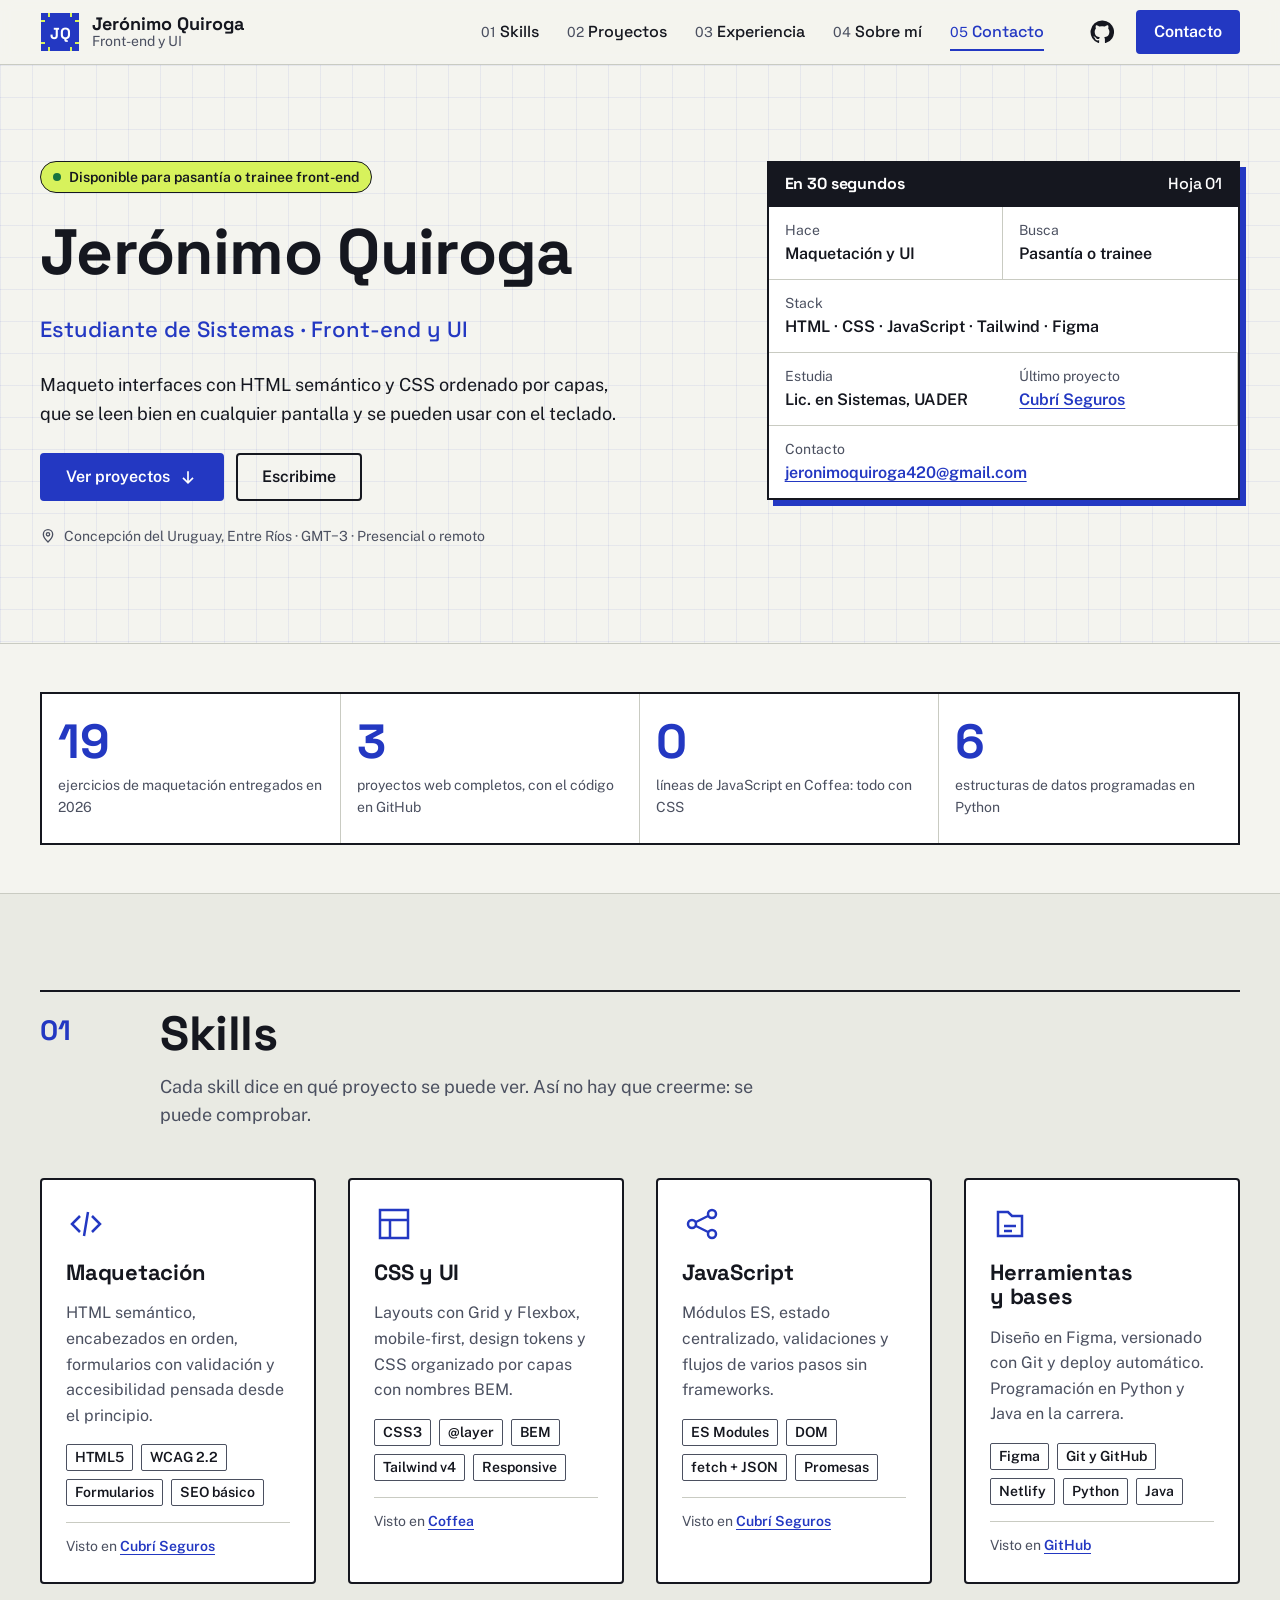
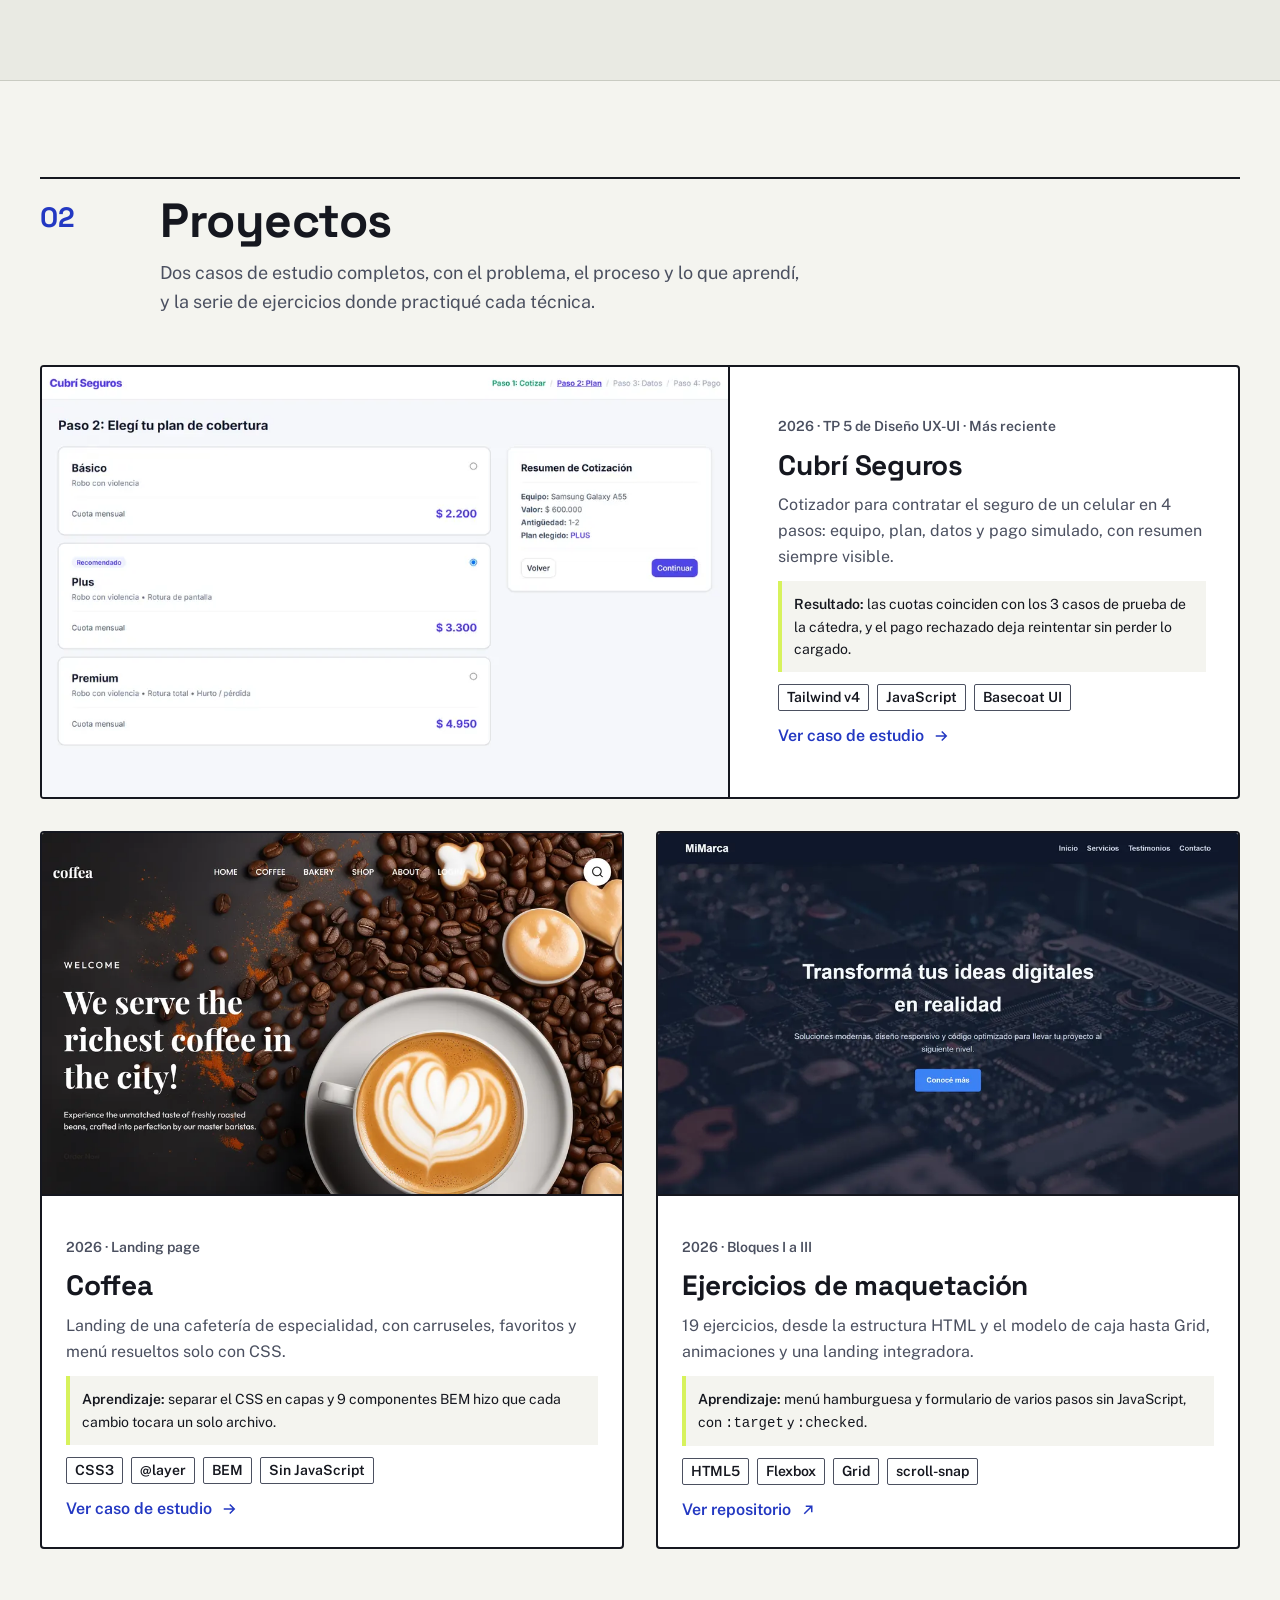
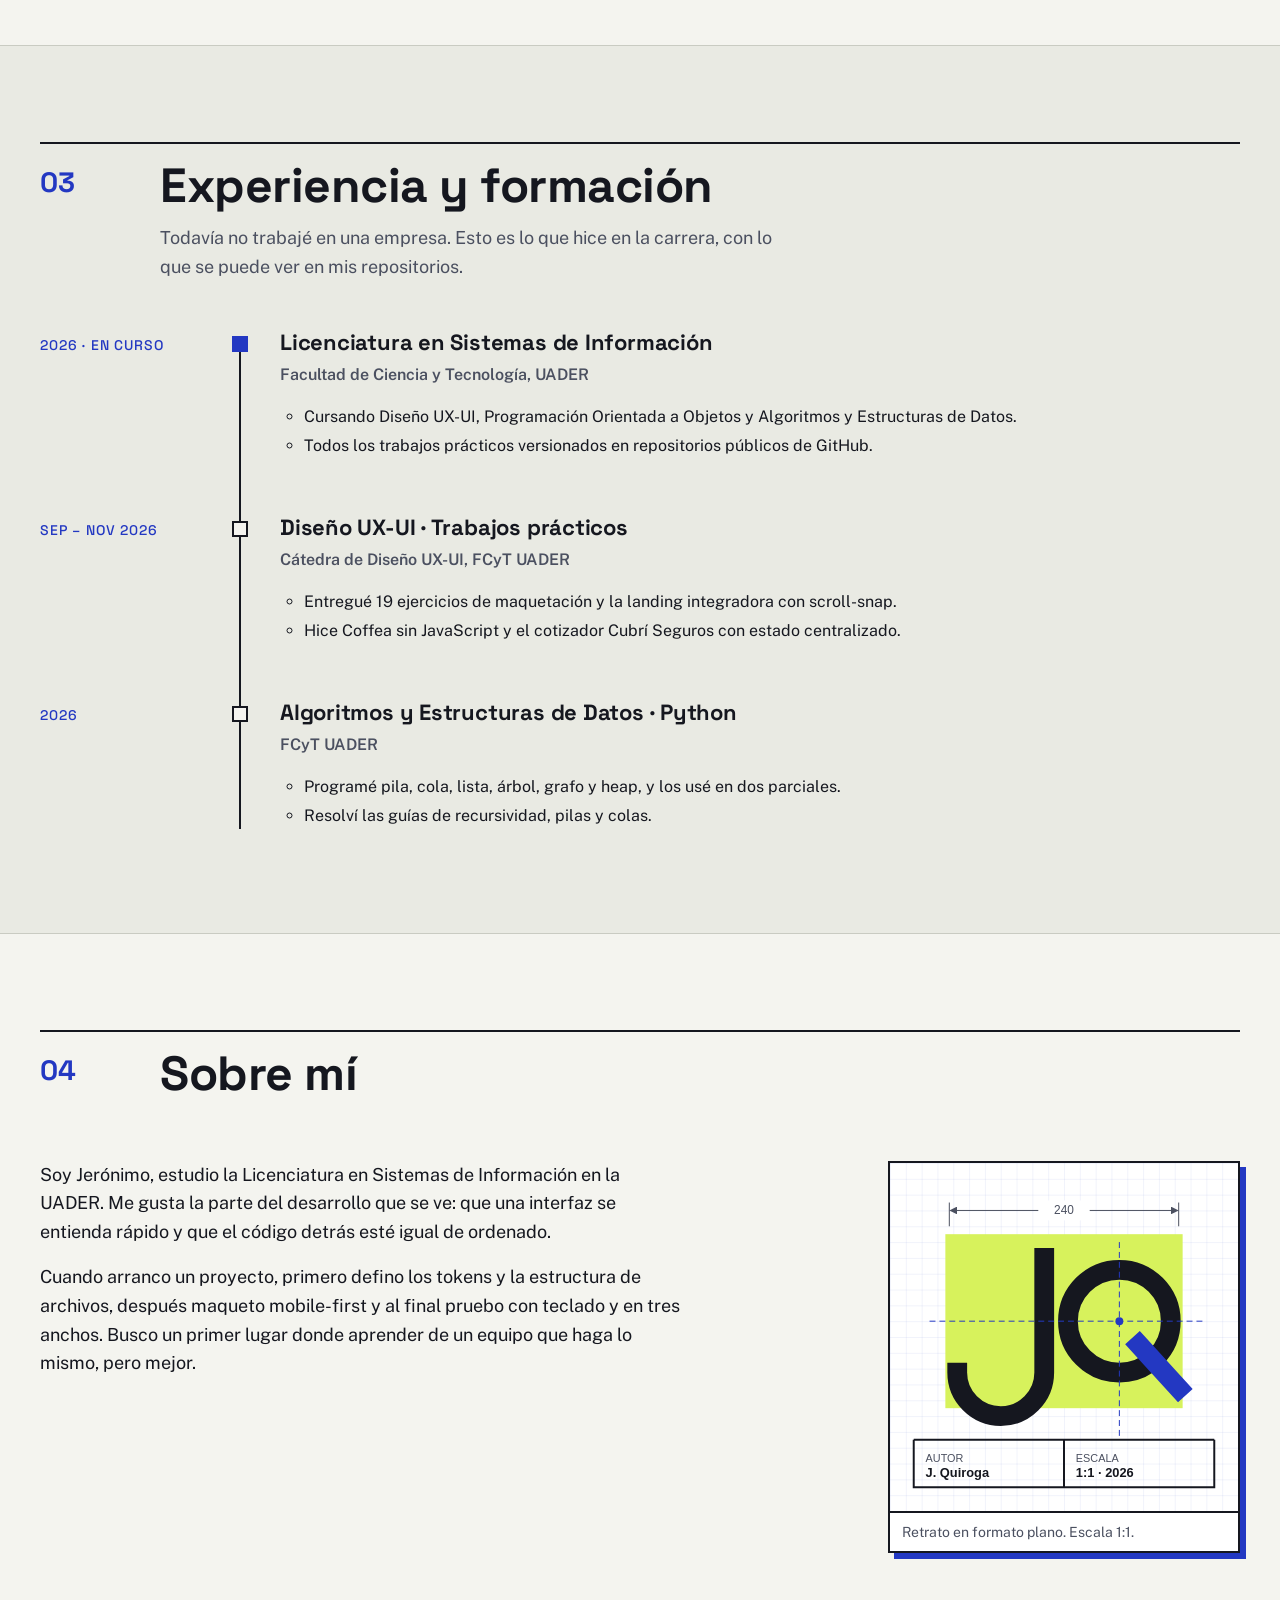
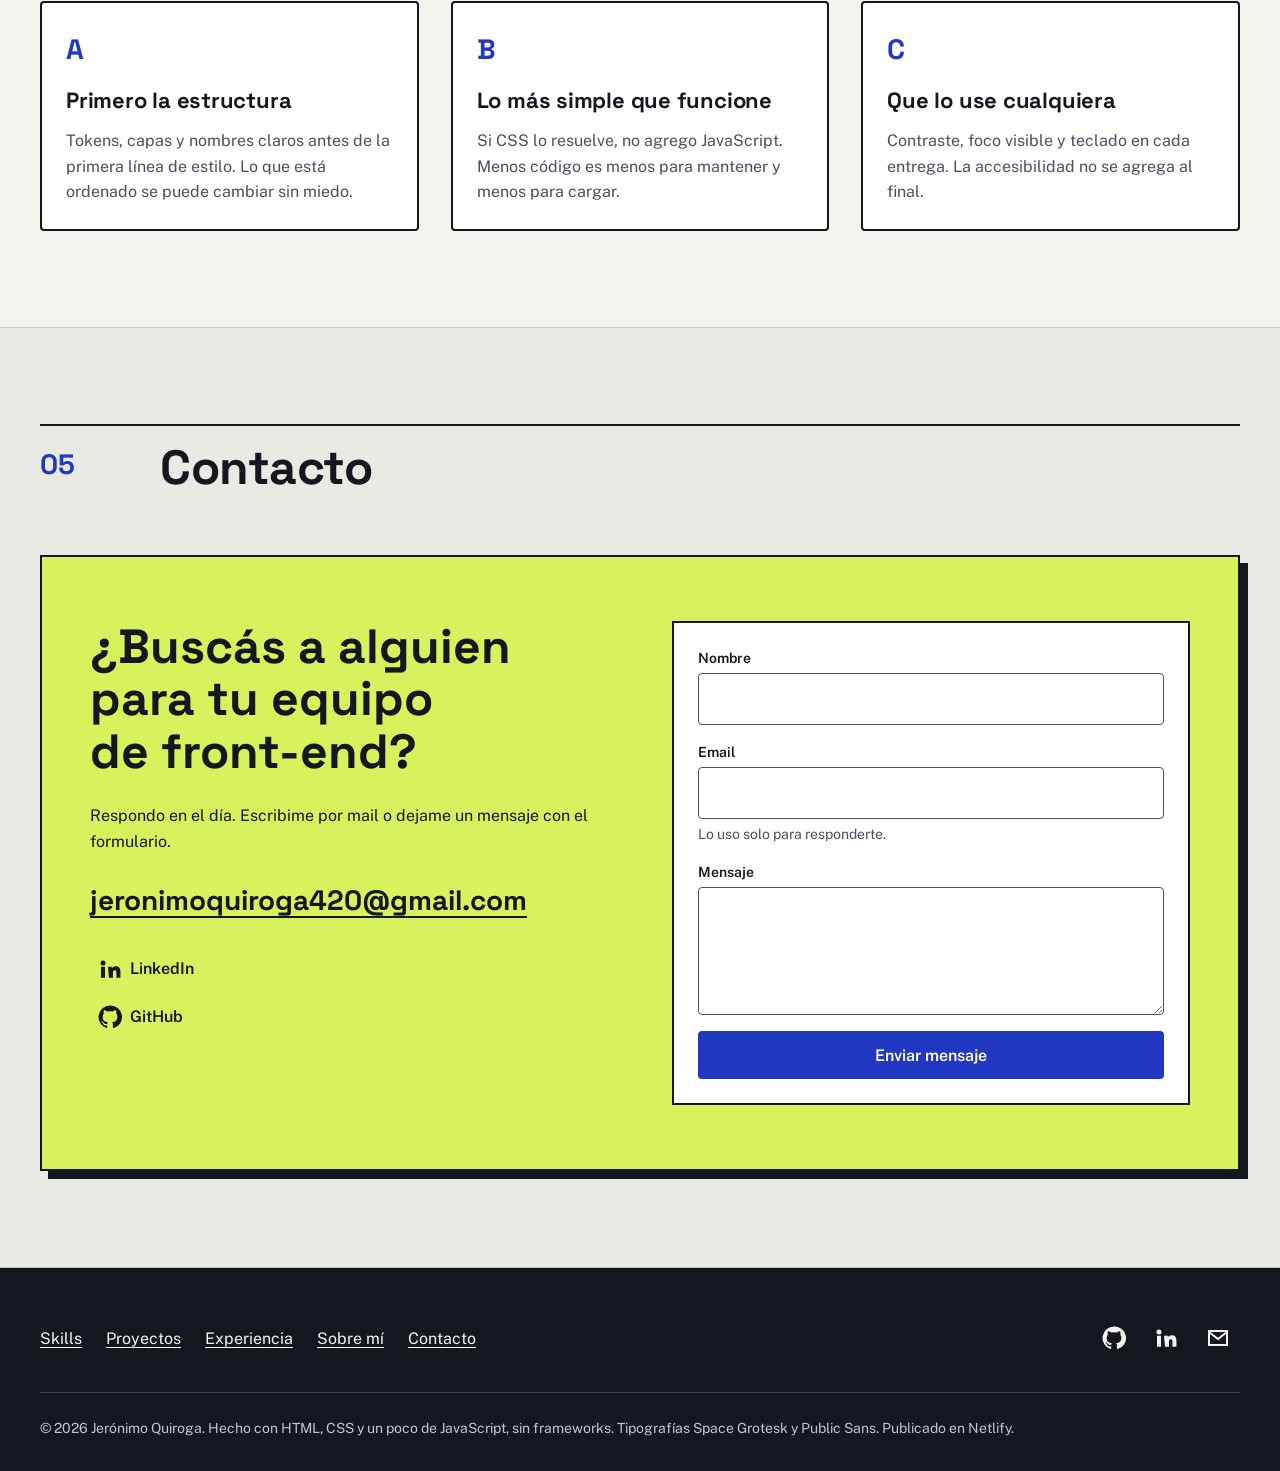
==== commit 6ed40ab6: "Quitar la Content Security Policy por meta: bloqueaba el badge de Netlify" ====
--- a/index.html
+++ b/index.html
@@ -3,7 +3,6 @@
 <head>
   <meta charset="utf-8">
   <meta name="viewport" content="width=device-width, initial-scale=1">
-  <meta http-equiv="Content-Security-Policy" content="default-src 'self'; img-src 'self' data:; font-src 'self'; style-src 'self'; script-src 'self'; form-action 'self'; base-uri 'self'">
   <title>Jerónimo Quiroga · Front-end y UI · Portfolio</title>
   <meta name="description" content="Portfolio de Jerónimo Quiroga, estudiante de Sistemas en la UADER. Maqueta interfaces con HTML semántico, CSS ordenado y JavaScript. Busca pasantía o puesto trainee front-end.">
   <meta name="theme-color" content="#f4f4ef">
--- a/css/tokens.css
+++ b/css/tokens.css
@@ -0,0 +1,101 @@
+/* Design system "Plano": los mismos tokens que en Figma (página 03 · Design system). */
+@font-face {
+  font-family: 'Space Grotesk';
+  font-style: normal;
+  font-weight: 500;
+  font-display: swap;
+  src: url('../assets/fonts/space-grotesk-latin-500-normal.woff2') format('woff2');
+}
+@font-face {
+  font-family: 'Space Grotesk';
+  font-style: normal;
+  font-weight: 700;
+  font-display: swap;
+  src: url('../assets/fonts/space-grotesk-latin-700-normal.woff2') format('woff2');
+}
+@font-face {
+  font-family: 'Public Sans';
+  font-style: normal;
+  font-weight: 400;
+  font-display: swap;
+  src: url('../assets/fonts/public-sans-latin-400-normal.woff2') format('woff2');
+}
+@font-face {
+  font-family: 'Public Sans';
+  font-style: normal;
+  font-weight: 600;
+  font-display: swap;
+  src: url('../assets/fonts/public-sans-latin-600-normal.woff2') format('woff2');
+}
+
+@layer tokens {
+  :root {
+    /* Color · primario y secundario */
+    --color-cobalto: #2338c2;
+    --color-cobalto-hover: #1a2a94;
+    --color-cobalto-activo: #121e6e;
+    --color-cobalto-suave: #e3e7fb;
+    --color-lima: #d7f25c;
+    --color-lima-hover: #c6e23f;
+
+    /* Color · neutros */
+    --color-tinta: #15171f;
+    --color-grafito: #4b5060;
+    --color-linea: #c9cbc2;
+    --color-papel: #f4f4ef;
+    --color-papel-2: #e9eae3;
+    --color-blanco: #ffffff;
+
+    /* Color · estados */
+    --color-exito: #17733f;
+    --color-error: #b3261e;
+    --color-aviso: #8a5300;
+    --color-info: var(--color-cobalto);
+
+    /* Tipografía */
+    --fuente-titulo: 'Space Grotesk', 'Segoe UI', system-ui, sans-serif;
+    --fuente-texto: 'Public Sans', 'Segoe UI', system-ui, sans-serif;
+    --texto-xs: 0.875rem;   /* 14 */
+    --texto-s: 1rem;        /* 16 */
+    --texto-m: 1.125rem;    /* 18 */
+    --texto-l: 1.375rem;    /* 22 */
+    --texto-xl: 1.75rem;    /* 28 */
+    --texto-2xl: 2.25rem;   /* 36 */
+    --texto-3xl: 3rem;      /* 48 */
+    --texto-4xl: 4rem;      /* 64 */
+    --interlineado-titulo: 1.1;
+    --interlineado-texto: 1.6;
+
+    /* Espaciado · múltiplos de 4 */
+    --e-1: 0.25rem;  /* 4 */
+    --e-2: 0.5rem;   /* 8 */
+    --e-3: 0.75rem;  /* 12 */
+    --e-4: 1rem;     /* 16 */
+    --e-5: 1.5rem;   /* 24 */
+    --e-6: 2rem;     /* 32 */
+    --e-7: 3rem;     /* 48 */
+    --e-8: 4rem;     /* 64 */
+    --e-9: 6rem;     /* 96 */
+
+    /* Grilla: 4 columnas (mobile), 8 (tablet) y 12 (desktop) */
+    --ancho-max: 75rem;  /* 1200 */
+    --margen: 1rem;      /* 16 · 24 · 32 según breakpoint */
+    --medianil: 1rem;
+
+    /* Bordes, sombras y movimiento */
+    --borde: 1px solid var(--color-linea);
+    --borde-fuerte: 2px solid var(--color-tinta);
+    --radio: 4px;
+    --sombra-plano: 6px 6px 0 var(--color-cobalto);
+    --altura-cabecera: 4rem;
+    --duracion: 180ms;
+    --curva: cubic-bezier(0.2, 0.7, 0.2, 1);
+  }
+
+  @media (min-width: 48em) {
+    :root { --margen: 1.5rem; --medianil: 1.5rem; }
+  }
+  @media (min-width: 80em) {
+    :root { --margen: 2rem; --medianil: 2rem; }
+  }
+}
--- a/css/main.css
+++ b/css/main.css
@@ -0,0 +1,599 @@
+/* Estilos mobile-first ordenados por capas, igual que en Coffea.
+   Breakpoints: 48em (768 px) y 80em (1280 px). Nombres de clase con BEM. */
+@layer tokens, base, layout, components, utilities;
+
+/* ============ BASE ============ */
+@layer base {
+  *, *::before, *::after { box-sizing: border-box; }
+  html {
+    -webkit-text-size-adjust: 100%;
+    text-size-adjust: 100%;
+    scroll-behavior: smooth;
+    scroll-padding-top: calc(var(--altura-cabecera) + var(--e-4));
+  }
+  body {
+    margin: 0;
+    background: var(--color-papel);
+    color: var(--color-tinta);
+    font-family: var(--fuente-texto);
+    font-size: var(--texto-s);
+    line-height: var(--interlineado-texto);
+    overflow-x: hidden;
+  }
+  h1, h2, h3, h4 {
+    margin: 0;
+    font-family: var(--fuente-titulo);
+    font-weight: 700;
+    line-height: var(--interlineado-titulo);
+    letter-spacing: -0.01em;
+    text-wrap: balance;
+  }
+  p, ul, ol, dl, dd, figure { margin: 0; }
+  ul[role='list'], ol[role='list'] { list-style: none; padding: 0; }
+  img, svg { display: block; max-width: 100%; height: auto; }
+  a { color: var(--color-cobalto); text-underline-offset: 0.2em; }
+  a:hover { color: var(--color-cobalto-hover); }
+  a:active { color: var(--color-cobalto-activo); }
+  :focus-visible {
+    outline: 3px solid var(--color-cobalto);
+    outline-offset: 3px;
+  }
+  section[id], [id] { scroll-margin-top: calc(var(--altura-cabecera) + var(--e-4)); }
+  ::selection { background: var(--color-lima); color: var(--color-tinta); }
+
+  @media (prefers-reduced-motion: reduce) {
+    html { scroll-behavior: auto; }
+    *, *::before, *::after {
+      animation-duration: 0.01ms !important;
+      animation-iteration-count: 1 !important;
+      transition-duration: 0.01ms !important;
+    }
+  }
+}
+
+/* ============ LAYOUT ============ */
+@layer layout {
+  .contenedor {
+    width: 100%;
+    max-width: calc(var(--ancho-max) + var(--margen) * 2);
+    margin-inline: auto;
+    padding-inline: var(--margen);
+  }
+  .seccion { padding-block: var(--e-8); }
+  .seccion--compacta { padding-block: var(--e-7) 0 !important; }
+  .seccion--alterna { background: var(--color-papel-2); border-block: var(--borde); }
+  .grilla { display: grid; gap: var(--medianil); }
+  @media (min-width: 48em) {
+    .seccion { padding-block: var(--e-9); }
+    .grilla--2 { grid-template-columns: repeat(2, 1fr); }
+    .grilla--4 { grid-template-columns: repeat(2, 1fr); }
+  }
+  @media (min-width: 80em) {
+    .grilla--3 { grid-template-columns: repeat(3, 1fr); }
+    .grilla--4 { grid-template-columns: repeat(4, 1fr); }
+  }
+}
+
+/* ============ COMPONENTES ============ */
+@layer components {
+  /* Saltar al contenido */
+  .salto {
+    position: absolute;
+    left: var(--e-4);
+    top: -100px;
+    z-index: 100;
+    padding: var(--e-3) var(--e-4);
+    background: var(--color-tinta);
+    color: var(--color-blanco);
+    font-weight: 600;
+    border-radius: var(--radio);
+  }
+  .salto:focus { top: var(--e-3); color: var(--color-blanco); }
+
+  /* Cabecera fija */
+  .cabecera {
+    position: sticky;
+    top: 0;
+    z-index: 50;
+    background: color-mix(in srgb, var(--color-papel) 94%, transparent);
+    backdrop-filter: blur(6px);
+    border-bottom: var(--borde);
+  }
+  .cabecera__barra {
+    display: flex;
+    align-items: center;
+    gap: var(--e-4);
+    min-height: var(--altura-cabecera);
+  }
+  .logo {
+    display: inline-flex;
+    align-items: center;
+    gap: var(--e-3);
+    color: var(--color-tinta);
+    text-decoration: none;
+    font-family: var(--fuente-titulo);
+    font-weight: 700;
+    margin-right: auto;
+  }
+  .logo:hover { color: var(--color-cobalto); }
+  .logo__marca { width: 2.5rem; height: 2.5rem; flex: none; }
+  .logo__nombre { font-size: var(--texto-m); line-height: 1.1; white-space: nowrap; }
+  .logo__rol { display: block; font-family: var(--fuente-texto); font-weight: 400; font-size: var(--texto-xs); color: var(--color-grafito); }
+
+  .nav-toggle {
+    display: inline-flex;
+    align-items: center;
+    gap: var(--e-2);
+    min-height: 44px;
+    padding: var(--e-2) var(--e-3);
+    background: transparent;
+    color: var(--color-tinta);
+    border: var(--borde-fuerte);
+    border-radius: var(--radio);
+    font: 600 var(--texto-s) var(--fuente-texto);
+    cursor: pointer;
+  }
+  .nav-toggle:hover { background: var(--color-blanco); }
+  .nav-toggle:active { background: var(--color-papel-2); }
+  .nav-toggle__icono { width: 1.25rem; height: 1.25rem; }
+  .nav-toggle__icono .cerrar { display: none; }
+  .nav-toggle[aria-expanded='true'] .abrir { display: none; }
+  .nav-toggle[aria-expanded='true'] .cerrar { display: block; }
+
+  .nav {
+    position: absolute;
+    inset: 100% 0 auto 0;
+    background: var(--color-papel);
+    border-bottom: var(--borde-fuerte);
+    padding: var(--e-4) var(--margen) var(--e-5);
+  }
+  .nav { display: none; }
+  .nav-toggle[aria-expanded='true'] + .nav { display: block; }
+  .nav__lista { display: grid; gap: var(--e-1); }
+  .nav__link {
+    display: flex;
+    align-items: baseline;
+    gap: var(--e-3);
+    padding: var(--e-3) var(--e-2);
+    color: var(--color-tinta);
+    text-decoration: none;
+    font-family: var(--fuente-titulo);
+    font-weight: 500;
+    font-size: var(--texto-l);
+    border-bottom: var(--borde);
+    white-space: nowrap;
+  }
+  .nav__num { font-size: var(--texto-xs); color: var(--color-grafito); font-family: var(--fuente-texto); }
+  .nav__link:hover { color: var(--color-cobalto); }
+  .nav__link:active { color: var(--color-cobalto-activo); }
+  .nav__link[aria-current='true'] { color: var(--color-cobalto); }
+  .nav__link[aria-current='true'] .nav__num { color: var(--color-cobalto); }
+  .nav__acciones { display: flex; flex-wrap: wrap; gap: var(--e-3); margin-top: var(--e-5); }
+
+  .icono-link {
+    display: inline-flex;
+    align-items: center;
+    justify-content: center;
+    gap: var(--e-2);
+    min-height: 44px;
+    min-width: 44px;
+    padding: var(--e-2);
+    color: var(--color-tinta);
+    border-radius: var(--radio);
+    text-decoration: none;
+    font-weight: 600;
+  }
+  .icono-link svg { width: 1.5rem; height: 1.5rem; }
+  .icono-link:hover { color: var(--color-cobalto); background: var(--color-cobalto-suave); }
+  .icono-link:active { background: var(--color-papel-2); }
+
+  @media (min-width: 75em) {
+    .nav-toggle { display: none; }
+    .nav, .nav-toggle[aria-expanded] + .nav {
+      position: static;
+      display: flex;
+      align-items: center;
+      gap: var(--e-5);
+      padding: 0;
+      background: none;
+      border: 0;
+    }
+    .nav__lista { display: flex; gap: var(--e-1); }
+    .nav__link {
+      position: relative;
+      font-size: var(--texto-s);
+      padding: var(--e-2) var(--e-3);
+      border: 0;
+      gap: var(--e-1);
+    }
+    .nav__link::after {
+      content: '';
+      position: absolute;
+      left: var(--e-3);
+      right: var(--e-3);
+      bottom: 2px;
+      height: 2px;
+      background: currentColor;
+      transform: scaleX(0);
+      transform-origin: left;
+      transition: transform var(--duracion) var(--curva);
+    }
+    .nav__link:hover::after, .nav__link[aria-current='true']::after { transform: scaleX(1); }
+    .nav__acciones { margin: 0; align-items: center; }
+  }
+
+  /* Botón: primario, secundario y chico. Estados: normal, hover, active, focus y disabled */
+  .boton {
+    display: inline-flex;
+    align-items: center;
+    justify-content: center;
+    gap: var(--e-2);
+    min-height: 48px;
+    padding: var(--e-3) var(--e-5);
+    border: 2px solid var(--color-cobalto);
+    border-radius: var(--radio);
+    background: var(--color-cobalto);
+    color: var(--color-blanco);
+    font: 600 var(--texto-s)/1.2 var(--fuente-texto);
+    text-decoration: none;
+    cursor: pointer;
+    transition: transform var(--duracion) var(--curva), box-shadow var(--duracion) var(--curva), background-color var(--duracion);
+  }
+  .boton svg { width: 1.25rem; height: 1.25rem; }
+  .boton:hover {
+    background: var(--color-cobalto-hover);
+    border-color: var(--color-cobalto-hover);
+    color: var(--color-blanco);
+    transform: translate(-2px, -2px);
+    box-shadow: 4px 4px 0 var(--color-tinta);
+  }
+  .boton:active {
+    background: var(--color-cobalto-activo);
+    border-color: var(--color-cobalto-activo);
+    color: var(--color-blanco);
+    transform: none;
+    box-shadow: none;
+  }
+  .boton:disabled, .boton[aria-disabled='true'] {
+    background: var(--color-papel-2);
+    border-color: var(--color-linea);
+    color: var(--color-grafito);
+    transform: none;
+    box-shadow: none;
+    cursor: not-allowed;
+  }
+  .boton--secundario { background: transparent; color: var(--color-tinta); border-color: var(--color-tinta); }
+  .boton--secundario:hover { background: var(--color-lima); border-color: var(--color-tinta); color: var(--color-tinta); }
+  .boton--secundario:active { background: var(--color-lima-hover); border-color: var(--color-tinta); color: var(--color-tinta); }
+  .boton--chico { min-height: 44px; padding: var(--e-2) var(--e-4); }
+
+  /* Etiqueta (tag/chip) */
+  .etiquetas { display: flex; flex-wrap: wrap; gap: var(--e-2); }
+  .etiqueta {
+    display: inline-block;
+    padding: 2px var(--e-2);
+    border: 1px solid var(--color-grafito);
+    border-radius: 2px;
+    background: var(--color-blanco);
+    color: var(--color-tinta);
+    font-size: var(--texto-xs);
+    font-weight: 600;
+    line-height: 1.5;
+  }
+
+  /* Insignia de disponibilidad */
+  .insignia {
+    display: inline-flex;
+    align-items: center;
+    gap: var(--e-2);
+    padding: var(--e-1) var(--e-3);
+    background: var(--color-lima);
+    color: var(--color-tinta);
+    border: 1px solid var(--color-tinta);
+    border-radius: 999px;
+    font-size: var(--texto-xs);
+    font-weight: 600;
+  }
+  .insignia__punto { width: 0.5rem; height: 0.5rem; border-radius: 50%; background: var(--color-exito); flex: none; }
+
+  /* Kicker / numeración de secciones */
+  .kicker {
+    font-family: var(--fuente-titulo);
+    font-weight: 500;
+    font-size: var(--texto-xs);
+    letter-spacing: 0.08em;
+    text-transform: uppercase;
+    color: var(--color-grafito);
+  }
+
+  /* Hero */
+  .hero {
+    position: relative;
+    padding-block: var(--e-7) var(--e-8);
+    background-image:
+      linear-gradient(to right, rgb(35 56 194 / 0.07) 1px, transparent 1px),
+      linear-gradient(to bottom, rgb(35 56 194 / 0.07) 1px, transparent 1px);
+    background-size: 32px 32px;
+    border-bottom: var(--borde);
+  }
+  .hero__grilla { display: grid; gap: var(--e-7); align-items: start; }
+  .hero__texto { display: grid; gap: var(--e-5); justify-items: start; }
+  .hero__titulo { font-size: clamp(2.5rem, 9vw, var(--texto-4xl)); }
+  .hero__rol { font-family: var(--fuente-titulo); font-weight: 500; font-size: var(--texto-l); color: var(--color-cobalto); }
+  .hero__propuesta { font-size: var(--texto-m); max-width: 36rem; }
+  .hero__acciones { display: flex; flex-wrap: wrap; gap: var(--e-3); }
+  .hero__ubicacion { display: flex; align-items: center; gap: var(--e-2); color: var(--color-grafito); font-size: var(--texto-xs); }
+  .hero__ubicacion svg { width: 1rem; height: 1rem; flex: none; }
+  @media (min-width: 64em) {
+    .hero { padding-block: var(--e-9); }
+    .hero__grilla { grid-template-columns: 7fr 5fr; gap: var(--e-8); }
+  }
+
+  /* Rótulo: la ficha de 30 segundos, como el rótulo de un plano */
+  .rotulo {
+    background: var(--color-blanco);
+    border: var(--borde-fuerte);
+    box-shadow: var(--sombra-plano);
+  }
+  .rotulo__titulo {
+    display: flex;
+    justify-content: space-between;
+    gap: var(--e-3);
+    padding: var(--e-3) var(--e-4);
+    border-bottom: var(--borde-fuerte);
+    background: var(--color-tinta);
+    color: var(--color-blanco);
+    font-family: var(--fuente-titulo);
+    font-size: var(--texto-s);
+  }
+  .rotulo__titulo span { font-weight: 500; }
+  .rotulo__datos { display: grid; grid-template-columns: 1fr 1fr; }
+  .rotulo__dato { padding: var(--e-3) var(--e-4); border-bottom: var(--borde); }
+  .rotulo__dato:nth-child(odd) { border-right: var(--borde); }
+  .rotulo__dato--ancho { grid-column: 1 / -1; border-right: 0 !important; }
+  .rotulo__dato:last-child { border-bottom: 0; }
+  .rotulo dt { font-size: var(--texto-xs); color: var(--color-grafito); }
+  .rotulo dd { font-weight: 600; }
+
+  /* Encabezado de sección */
+  .encabezado {
+    display: grid;
+    gap: var(--e-3);
+    margin-bottom: var(--e-7);
+    padding-top: var(--e-4);
+    border-top: var(--borde-fuerte);
+  }
+  .encabezado__num { font-family: var(--fuente-titulo); font-weight: 700; color: var(--color-cobalto); }
+  .encabezado__titulo { font-size: clamp(var(--texto-xl), 6vw, var(--texto-3xl)); }
+  .encabezado__bajada { color: var(--color-grafito); font-size: var(--texto-m); max-width: 40rem; }
+  @media (min-width: 48em) {
+    .encabezado { grid-template-columns: 6rem 1fr; column-gap: var(--e-5); }
+    .encabezado__num { grid-row: span 2; font-size: var(--texto-xl); }
+  }
+
+  /* Métricas */
+  .metricas { display: grid; grid-template-columns: repeat(2, 1fr); gap: 0; border: var(--borde-fuerte); background: var(--color-blanco); }
+  .metrica { padding: var(--e-5) var(--e-4); border-right: var(--borde); border-bottom: var(--borde); }
+  .metrica:nth-child(2n) { border-right: 0; }
+  .metrica:nth-last-child(-n + 2) { border-bottom: 0; }
+  .metrica__numero { display: block; font-family: var(--fuente-titulo); font-weight: 700; font-size: clamp(var(--texto-2xl), 8vw, var(--texto-3xl)); line-height: 1; color: var(--color-cobalto); }
+  .metrica__etiqueta { display: block; margin-top: var(--e-2); font-size: var(--texto-xs); color: var(--color-grafito); }
+  @media (min-width: 64em) {
+    .metricas { grid-template-columns: repeat(4, 1fr); }
+    .metrica { border-bottom: 0; border-right: var(--borde) !important; }
+    .metrica:last-child { border-right: 0 !important; }
+  }
+
+  /* Tarjeta base */
+  .tarjeta {
+    position: relative;
+    display: grid;
+    gap: var(--e-4);
+    align-content: start;
+    padding: var(--e-5);
+    background: var(--color-blanco);
+    border: var(--borde-fuerte);
+    border-radius: var(--radio);
+  }
+  .tarjeta__titulo { font-size: var(--texto-l); }
+  .tarjeta__texto { color: var(--color-grafito); }
+  .tarjeta__pie { font-size: var(--texto-xs); color: var(--color-grafito); padding-top: var(--e-3); border-top: var(--borde); }
+  .tarjeta__pie a { font-weight: 600; }
+
+  /* Skills */
+  .skill__icono { width: 2.5rem; height: 2.5rem; color: var(--color-cobalto); }
+
+  /* Tarjeta de proyecto: toda la tarjeta es clickeable */
+  .proyecto { padding: 0; overflow: hidden; transition: transform var(--duracion) var(--curva), box-shadow var(--duracion) var(--curva); }
+  .proyecto__imagen { aspect-ratio: 16 / 10; width: 100%; object-fit: cover; object-position: top; border-bottom: var(--borde-fuerte); background: var(--color-papel-2); }
+  .proyecto__cuerpo { display: grid; gap: var(--e-3); padding: var(--e-5); }
+  .proyecto__meta { font-size: var(--texto-xs); color: var(--color-grafito); font-weight: 600; }
+  .proyecto__titulo { font-size: var(--texto-xl); }
+  .proyecto__link { color: var(--color-tinta); text-decoration: none; }
+  .proyecto__link::after { content: ''; position: absolute; inset: 0; z-index: 1; }
+  .proyecto__link:focus-visible { outline: none; }
+  .proyecto:has(.proyecto__link:focus-visible) { outline: 3px solid var(--color-cobalto); outline-offset: 4px; }
+  .proyecto__resultado { padding: var(--e-3); background: var(--color-papel); border-left: 4px solid var(--color-lima); font-size: var(--texto-xs); }
+  .proyecto__accion { display: inline-flex; align-items: center; gap: var(--e-2); font-weight: 600; color: var(--color-cobalto); }
+  .proyecto__accion svg { width: 1.125rem; height: 1.125rem; transition: transform var(--duracion) var(--curva); }
+  .proyecto:hover { transform: translate(-4px, -4px); box-shadow: var(--sombra-plano); }
+  .proyecto:hover .proyecto__accion svg { transform: translateX(4px); }
+  .proyecto:active { transform: translate(-1px, -1px); box-shadow: 2px 2px 0 var(--color-cobalto); }
+  .proyecto:hover .proyecto__titulo { color: var(--color-cobalto); }
+  @media (min-width: 80em) {
+    .proyecto--destacado { grid-column: 1 / -1; grid-template-columns: 7fr 5fr; }
+    .proyecto--destacado .proyecto__imagen { height: 100%; border-bottom: 0; border-right: var(--borde-fuerte); }
+    .proyecto--destacado .proyecto__cuerpo { align-content: center; padding: var(--e-7) var(--e-6); }
+  }
+  @media (min-width: 48em) and (max-width: 79.99em) {
+    .proyecto--destacado { grid-column: 1 / -1; }
+  }
+
+  /* Línea de tiempo */
+  .linea-tiempo { position: relative; display: grid; gap: var(--e-6); padding-left: var(--e-6); }
+  .linea-tiempo::before { content: ''; position: absolute; left: 7px; top: 8px; bottom: 8px; width: 2px; background: var(--color-tinta); }
+  .hito { position: relative; display: grid; gap: var(--e-2); }
+  .hito::before {
+    content: '';
+    position: absolute;
+    left: calc(var(--e-6) * -1);
+    top: 6px;
+    width: 16px;
+    height: 16px;
+    background: var(--color-papel);
+    border: 2px solid var(--color-tinta);
+    transition: background-color var(--duracion);
+  }
+  .hito:hover::before { background: var(--color-lima); }
+  .hito--actual::before { background: var(--color-cobalto); border-color: var(--color-cobalto); }
+  .hito__periodo { font-family: var(--fuente-titulo); font-weight: 500; font-size: var(--texto-xs); color: var(--color-cobalto); text-transform: uppercase; letter-spacing: 0.06em; }
+  .hito__rol { font-size: var(--texto-l); }
+  .hito__lugar { color: var(--color-grafito); font-weight: 600; }
+  .hito__logros { margin-top: var(--e-2); padding-left: var(--e-5); display: grid; gap: var(--e-1); }
+  @media (min-width: 48em) {
+    .linea-tiempo { padding-left: 0; gap: var(--e-7); }
+    .linea-tiempo::before { left: calc(12rem + 7px); }
+    .hito { grid-template-columns: 12rem 1fr; column-gap: var(--e-7); }
+    .hito::before { left: 12rem; }
+    .hito__periodo { padding-top: 4px; grid-row: span 4; }
+  }
+
+  /* Sobre mí */
+  .sobre { display: grid; gap: var(--e-7); align-items: start; }
+  .sobre__texto { display: grid; gap: var(--e-4); font-size: var(--texto-m); max-width: 40rem; }
+  .sobre__retrato { max-width: 22rem; border: var(--borde-fuerte); background: var(--color-blanco); box-shadow: var(--sombra-plano); }
+  .sobre__retrato figcaption { padding: var(--e-2) var(--e-3); border-top: var(--borde-fuerte); font-size: var(--texto-xs); color: var(--color-grafito); }
+  .principio__num { font-family: var(--fuente-titulo); font-weight: 700; color: var(--color-cobalto); font-size: var(--texto-xl); }
+  @media (min-width: 64em) {
+    .sobre { grid-template-columns: 1fr 22rem; gap: var(--e-8); }
+  }
+
+  /* Contacto */
+  .contacto {
+    display: grid;
+    gap: var(--e-7);
+    padding: var(--e-6) var(--e-5);
+    background: var(--color-lima);
+    border: var(--borde-fuerte);
+    box-shadow: 8px 8px 0 var(--color-tinta);
+  }
+  .contacto__titulo { font-family: var(--fuente-titulo); font-weight: 700; line-height: var(--interlineado-titulo); font-size: clamp(var(--texto-2xl), 7vw, var(--texto-3xl)); text-wrap: balance; }
+  .contacto__texto { display: grid; gap: var(--e-5); align-content: start; }
+  .contacto__email {
+    font-family: var(--fuente-titulo);
+    font-weight: 700;
+    font-size: clamp(var(--texto-m), 4.6vw, var(--texto-xl));
+    color: var(--color-tinta);
+    overflow-wrap: anywhere;
+  }
+  .contacto__email:hover { color: var(--color-cobalto-activo); }
+  .contacto__redes { display: grid; gap: var(--e-1); }
+  .contacto__redes a { color: var(--color-tinta); font-weight: 600; }
+  .contacto__redes .icono-link { justify-content: flex-start; }
+  .contacto__redes .icono-link:hover { background: var(--color-blanco); color: var(--color-tinta); }
+  @media (min-width: 64em) {
+    .contacto { grid-template-columns: 1fr 1fr; padding: var(--e-8) var(--e-7); gap: var(--e-8); }
+  }
+
+  /* Formulario */
+  .formulario { display: grid; gap: var(--e-4); padding: var(--e-5); background: var(--color-blanco); border: var(--borde-fuerte); }
+  .campo { display: grid; gap: var(--e-1); }
+  .campo__etiqueta { font-weight: 600; font-size: var(--texto-xs); }
+  .campo__control {
+    width: 100%;
+    min-height: 48px;
+    padding: var(--e-3);
+    border: 1px solid var(--color-grafito);
+    border-radius: var(--radio);
+    background: var(--color-blanco);
+    color: var(--color-tinta);
+    font: inherit;
+  }
+  textarea.campo__control { min-height: 8rem; resize: vertical; }
+  .campo__control:hover { border-color: var(--color-tinta); }
+  .campo__control:focus-visible { outline: 3px solid var(--color-cobalto); outline-offset: 1px; border-color: var(--color-cobalto); }
+  .campo__control:user-invalid { border-color: var(--color-error); border-width: 2px; }
+  .campo__ayuda { font-size: var(--texto-xs); color: var(--color-grafito); }
+  .oculto-bot { position: absolute; left: -9999px; }
+
+  /* Pie */
+  .pie { padding-block: var(--e-7) var(--e-6); background: var(--color-tinta); color: var(--color-papel); }
+  .pie a { color: var(--color-papel); }
+  .pie a:hover { color: var(--color-lima); }
+  .pie :focus-visible { outline-color: var(--color-lima); }
+  .pie__grilla { display: grid; gap: var(--e-6); }
+  .pie__nav ul { display: flex; flex-wrap: wrap; gap: var(--e-2) var(--e-5); }
+  .pie__nav a { display: inline-block; padding-block: var(--e-2); }
+  .pie__redes { display: flex; gap: var(--e-2); }
+  .pie__redes .icono-link { color: var(--color-papel); }
+  .pie__redes .icono-link:hover { background: rgb(255 255 255 / 0.1); color: var(--color-lima); }
+  .pie__legal { grid-column: 1 / -1; font-size: var(--texto-xs); color: #c4c6cf; padding-top: var(--e-5); border-top: 1px solid #3a3d4a; }
+  @media (min-width: 48em) {
+    .pie__grilla { grid-template-columns: 1fr auto; align-items: center; }
+  }
+
+  /* Páginas de caso de estudio */
+  .caso-hero { padding-block: var(--e-7); border-bottom: var(--borde); }
+  .caso-hero__grilla { display: grid; gap: var(--e-6); }
+  .caso-hero__titulo { font-size: clamp(var(--texto-2xl), 8vw, var(--texto-4xl)); }
+  .caso-hero__bajada { font-size: var(--texto-m); max-width: 44rem; }
+  .volver { display: inline-flex; align-items: center; gap: var(--e-2); font-weight: 600; min-height: 44px; }
+  .volver svg { width: 1.125rem; height: 1.125rem; }
+  .ficha { display: grid; grid-template-columns: repeat(2, 1fr); border: var(--borde-fuerte); background: var(--color-blanco); }
+  .ficha > div { padding: var(--e-3) var(--e-4); border-bottom: var(--borde); }
+  .ficha > div:nth-child(odd) { border-right: var(--borde); }
+  .ficha > div:nth-last-child(-n + 2) { border-bottom: 0; }
+  .ficha dt { font-size: var(--texto-xs); color: var(--color-grafito); }
+  .ficha dd { font-weight: 600; }
+  @media (min-width: 64em) {
+    .ficha { grid-template-columns: repeat(4, 1fr); }
+    .ficha > div { border-bottom: 0; border-right: var(--borde); }
+    .ficha > div:last-child { border-right: 0; }
+  }
+  .caso { display: grid; gap: var(--e-5); max-width: 48rem; }
+  .caso h3 { font-size: var(--texto-l); margin-top: var(--e-3); }
+  .caso ul, .caso ol { padding-left: var(--e-5); display: grid; gap: var(--e-2); }
+  .caso p, .caso li { font-size: var(--texto-m); }
+  .figura { display: grid; gap: var(--e-2); margin-block: var(--e-3); }
+  .figura img { border: var(--borde-fuerte); background: var(--color-blanco); width: 100%; }
+  .figura figcaption { font-size: var(--texto-xs); color: var(--color-grafito); }
+  .figuras { display: grid; gap: var(--e-5); align-items: start; }
+  @media (min-width: 48em) {
+    .figuras { grid-template-columns: 2fr 1fr; }
+  }
+  .pasos { counter-reset: paso; list-style: none; padding: 0 !important; }
+  .pasos li { counter-increment: paso; display: grid; grid-template-columns: 2.5rem 1fr; gap: var(--e-3); align-items: start; }
+  .pasos li::before { content: counter(paso, decimal-leading-zero); font-family: var(--fuente-titulo); font-weight: 700; color: var(--color-cobalto); }
+  .nota { padding: var(--e-4); background: var(--color-blanco); border: var(--borde); border-left: 4px solid var(--color-cobalto); }
+  .nota--lima { border-left-color: var(--color-tinta); background: var(--color-lima); }
+  .datos { display: grid; grid-template-columns: repeat(auto-fit, minmax(9rem, 1fr)); gap: var(--e-3); }
+  .dato { padding: var(--e-4); background: var(--color-blanco); border: var(--borde-fuerte); }
+  .dato b { display: block; font-family: var(--fuente-titulo); font-size: var(--texto-2xl); line-height: 1; color: var(--color-cobalto); }
+  .dato span { font-size: var(--texto-xs); color: var(--color-grafito); }
+  .tabla-scroll { overflow-x: auto; }
+  .tabla { width: 100%; border-collapse: collapse; background: var(--color-blanco); font-size: var(--texto-xs); }
+  .tabla th, .tabla td { padding: var(--e-2) var(--e-3); border: 1px solid var(--color-linea); text-align: left; }
+  .tabla th { background: var(--color-papel-2); }
+  .tabla td.num { text-align: right; font-variant-numeric: tabular-nums; }
+  .siguiente { display: grid; gap: var(--e-2); padding: var(--e-5); border: var(--borde-fuerte); background: var(--color-blanco); text-decoration: none; color: var(--color-tinta); transition: transform var(--duracion) var(--curva), box-shadow var(--duracion) var(--curva); }
+  .siguiente strong { font-family: var(--fuente-titulo); font-size: var(--texto-xl); color: var(--color-cobalto); }
+  .siguiente:hover { color: var(--color-tinta); transform: translate(-4px, -4px); box-shadow: var(--sombra-plano); }
+  .siguiente:active { transform: none; box-shadow: none; }
+
+  /* 404 */
+  .error { min-height: 70vh; display: grid; align-content: center; gap: var(--e-5); justify-items: start; }
+  .error__codigo { font-family: var(--fuente-titulo); font-weight: 700; font-size: clamp(5rem, 24vw, 10rem); line-height: 1; color: var(--color-cobalto); }
+}
+
+/* ============ UTILIDADES ============ */
+@layer utilities {
+  .visualmente-oculto {
+    position: absolute !important;
+    width: 1px; height: 1px;
+    padding: 0; margin: -1px;
+    overflow: hidden; clip: rect(0 0 0 0);
+    white-space: nowrap; border: 0;
+  }
+  .mt-6 { margin-top: var(--e-6); }
+  .mt-7 { margin-top: var(--e-7); }
+}
--- a/css/sin-js.css
+++ b/css/sin-js.css
@@ -0,0 +1,7 @@
+/* Solo se carga si JavaScript está desactivado: el menú queda siempre visible. */
+.nav-toggle { display: none; }
+.cabecera__barra { flex-wrap: wrap; padding-block: 0.5rem; }
+.nav { display: block; position: static; width: 100%; padding: 0; border: 0; }
+.nav__lista { display: flex; flex-wrap: wrap; }
+.nav__link { font-size: 1rem; border: 0; }
+.nav__acciones { margin-top: 0.5rem; }
